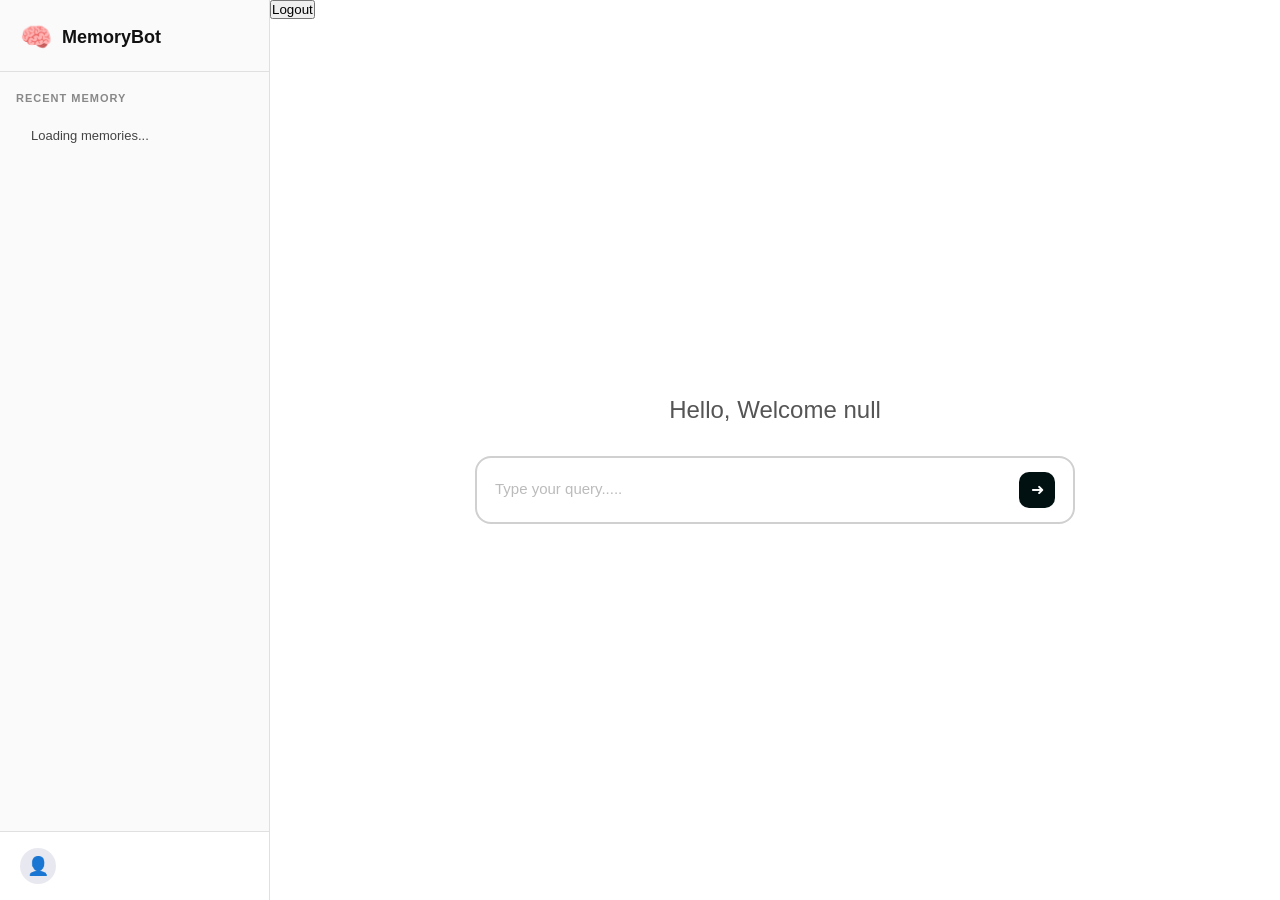
==== Frontend/chat.html @ 4a6351d2 "Added chatbot related files" ====
<!DOCTYPE html>
<html lang="en">
<head>
    <meta charset="UTF-8" />
    <meta name="viewport" content="width=device-width, initial-scale=1.0" />
    <title>MemoryBot – Chat</title>
    <link rel="stylesheet" href="style.css" />

    <!-- ← Add this line -->
    <link rel="icon" href="data:image/svg+xml,<svg xmlns='http://www.w3.org/2000/svg' viewBox='0 0 100 100'><text y='.9em' font-size='90'>🧠</text></svg>" />

    <script src="marked.min.js"></script>

    <link rel="icon" href="data:image/svg+xml,<svg xmlns='http://www.w3.org/2000/svg' viewBox='0 0 100 100'><text y='.9em' font-size='90'>🧠</text></svg>" />
</head>
<body class="chat-page">

    <div class="layout">

        <!-- ══════════════════════════════════════════ -->
        <!--                  SIDEBAR                   -->
        <!-- ══════════════════════════════════════════ -->
        <aside class="sidebar">

            <!-- Logo -->
            <div class="sidebar-logo">
                <span class="logo-icon">🧠</span>
                <span class="logo-text">MemoryBot</span>
            </div>

            <!-- Recent Memory -->
            <div class="sidebar-section">
                <p class="section-title">Recent Memory</p>
                <ul class="memory-list" id="memory-list">
                    <li class="memory-item loading">
                        Loading memories...
                    </li>
                </ul>
            </div>

            <!-- User info at bottom -->
            <div class="sidebar-user">
                <div class="user-avatar">👤</div>
                <span class="user-name" id="sidebar-username">
                    Username
                </span>
            </div>

        </aside>

        <!-- ══════════════════════════════════════════ -->
        <!--               MAIN CHAT AREA               -->
        <!-- ══════════════════════════════════════════ -->
        <main class="chat-main">

            <!-- Top bar -->
            <div class="topbar">
                <div></div>
                <button class="logout-btn" onclick="logout()">
                    Logout
                </button>
            </div>

            <!-- Messages area -->
            <div class="messages-area" id="messages-area">

                <!-- Welcome screen — centered before first message -->
                <div class="welcome-msg" id="welcome-msg">

                    <!-- Welcome text -->
                    <p id="welcome-text">Hello, Welcome @Username</p>

                    <!-- ✅ Centered input on welcome screen -->
                    <div class="welcome-input" id="welcome-input">
                        <textarea
                            id          = "user-input"
                            placeholder = "Type your query....."
                            rows        = "1"
                            onkeydown   = "handleKey(event)"
                        ></textarea>
                        <button
                            class   = "send-btn"
                            id      = "send-btn"
                            onclick = "sendMessage()"
                        >
                            ➜
                        </button>
                    </div>

                </div>

            </div>

            <!-- Typing indicator -->
            <div class="typing-indicator hidden" id="typing">
                <span></span>
                <span></span>
                <span></span>
                <p>MemoryBot is thinking...</p>
            </div>

            <!-- ✅ Bottom input — hidden initially -->
            <!-- Shown after first message is sent   -->
            <div class="input-area hidden" id="bottom-input-area">
                <div class="input-box">
                    <textarea
                        id          = "user-input-bottom"
                        placeholder = "Type your query....."
                        rows        = "1"
                        onkeydown   = "handleKeyBottom(event)"
                    ></textarea>
                    <button
                        class   = "send-btn"
                        onclick = "sendMessage()"
                    >
                        ➜
                    </button>
                </div>
            </div>
            <!-- Delete Confirmation Popup -->
            <div class="popup-overlay hidden" id="popup-overlay">
                <div class="popup-box">
                    <p>Are you sure you want to delete this memory?</p>
                    <div class="popup-actions">
                        <button class="popup-delete-btn" id="popup-delete-btn">Delete</button>
                        <button class="popup-cancel-btn" onclick="closePopup()">Cancel</button>
                    </div>
                </div>
            </div>
        </main>
    </div>

    <script>
        let currentUsername = null;
        window.onload = function () {
            const params = new URLSearchParams(window.location.search);
            currentUsername = params.get("username");

            console.log("RAW SESSION:", currentUsername);

            // update UI
            document.getElementById("sidebar-username").innerText = currentUsername;

            document.getElementById("welcome-text").innerText =
                `Hello, Welcome ${currentUsername}`;

            loadMemories(currentUsername);
        };


        function handleKey(event) {
            if (event.key === "Enter" && !event.shiftKey) {
                event.preventDefault();
                sendMessage();
            }
        }

        function handleKeyBottom(event) {
            if (event.key === "Enter" && !event.shiftKey) {
                event.preventDefault();
                sendMessage();
            }
        }

        async function sendMessage() {
            // Read from bottom input if it's visible, otherwise welcome input
            const bottomInputArea = document.getElementById("bottom-input-area");
            const isBottomVisible = !bottomInputArea.classList.contains("hidden");

            const activeInput = isBottomVisible
                ? document.getElementById("user-input-bottom")
                : document.getElementById("user-input");

            const userInput = activeInput.value.trim();
            if (!userInput) return;

            activeInput.value = ""; // clear the correct input

            const messagesArea = document.getElementById("messages-area");

            document.getElementById("welcome-msg").style.display = "none";
            messagesArea.classList.add("has-messages");
            document.getElementById("bottom-input-area").classList.remove("hidden");

            const chatBlock = document.createElement("div");
            chatBlock.className = "chat-block";

            const userMessage = document.createElement("div");
            userMessage.className = "question-box";
            userMessage.innerText = userInput;

            chatBlock.appendChild(userMessage);
            messagesArea.appendChild(chatBlock);

            try {
                document.getElementById("typing").classList.remove("hidden");

                const res = await fetch("http://127.0.0.1:8000/chat", {
                    method: "POST",
                    headers: { "Content-Type": "application/json" },
                    body: JSON.stringify({
                        username: currentUsername,
                        user_input: userInput
                    })
                });

                const data = await res.json();
                console.log("FULL RESPONSE:", JSON.stringify(data));

                document.getElementById("typing").classList.add("hidden");

                // Create answer wrapper
                const answerWrapper = document.createElement("div");
                answerWrapper.className = "answer-wrapper";

                // Bot answer
                const botMessage = document.createElement("div");
                botMessage.className = "answer-box";
                botMessage.innerHTML = marked.parse(data.response ?? data.message ?? data.answer ?? JSON.stringify(data));

                // Copy button
                const copyBtn = document.createElement("button");
                copyBtn.className = "copy-btn";
                copyBtn.innerHTML = `<svg xmlns="http://www.w3.org/2000/svg" width="15" height="15" viewBox="0 0 24 24" fill="none" stroke="currentColor" stroke-width="2" stroke-linecap="round" stroke-linejoin="round"><rect x="9" y="9" width="13" height="13" rx="2" ry="2"></rect><path d="M5 15H4a2 2 0 0 1-2-2V4a2 2 0 0 1 2-2h9a2 2 0 0 1 2 2v1"></path></svg>`;

                // JS tooltip
                const tooltip = document.createElement("div");
                tooltip.className = "copy-tooltip";
                tooltip.innerText = "Copy";

                copyBtn.appendChild(tooltip);

                copyBtn.onmouseenter = () => tooltip.classList.add("visible");
                copyBtn.onmouseleave = () => tooltip.classList.remove("visible");

                copyBtn.onclick = () => {
                    navigator.clipboard.writeText(data.response ?? data.message ?? data.answer ?? "")
                        .then(() => {
                            copyBtn.innerHTML = `<svg xmlns="http://www.w3.org/2000/svg" width="15" height="15" viewBox="0 0 24 24" fill="none" stroke="currentColor" stroke-width="2" stroke-linecap="round" stroke-linejoin="round"><polyline points="20 6 9 17 4 12"></polyline></svg>`;
                            tooltip.innerText = "Copied!";
                            copyBtn.classList.add("copied");
                            copyBtn.appendChild(tooltip);

                            setTimeout(() => {
                                copyBtn.innerHTML = `<svg xmlns="http://www.w3.org/2000/svg" width="15" height="15" viewBox="0 0 24 24" fill="none" stroke="currentColor" stroke-width="2" stroke-linecap="round" stroke-linejoin="round"><rect x="9" y="9" width="13" height="13" rx="2" ry="2"></rect><path d="M5 15H4a2 2 0 0 1-2-2V4a2 2 0 0 1 2-2h9a2 2 0 0 1 2 2v1"></path></svg>`;
                                tooltip.innerText = "Copy";
                                copyBtn.classList.remove("copied");
                                copyBtn.appendChild(tooltip);
                            }, 2000);
                        });
                };

                answerWrapper.appendChild(botMessage);
                answerWrapper.appendChild(copyBtn);
                chatBlock.appendChild(answerWrapper);

                messagesArea.scrollTop = messagesArea.scrollHeight;

            } catch (err) {
                document.getElementById("typing").classList.add("hidden");
                console.error("Error sending message", err);
            }
        }
    </script>

</body>
</html>
---- Frontend/style.css ----
/* ── Reset ─────────────────────────────────────────── */
* {
    margin     : 0;
    padding    : 0;
    box-sizing : border-box;
    font-family: "Segoe UI", sans-serif;
}

/* ════════════════════════════════════════════════════ */
/*                    LOGIN PAGE                        */
/* ════════════════════════════════════════════════════ */

body {
    width          : 100%;
    height         : 100vh;
    display        : flex;
    flex-direction : column;
    justify-content: center;
    align-items    : center;
    background     : linear-gradient(to right, #ece9e6, #ffffff);
}

/* ── Title ──────────────────────────────────────────── */
.title {
    font-size    : 34px;
    font-weight  : 700;
    color        : #222;
    margin-bottom: 60px;
    text-align   : center;
}

/* ── Login Card ─────────────────────────────────────── */
.login-container {
    width          : 360px;
    padding        : 35px 28px;
    border-radius  : 30px;
    background     : #ececec;
    box-shadow     :
        0 10px 25px rgba(0, 0, 0, 0.12),
        0 4px  10px rgba(0, 0, 0, 0.06);
    display        : flex;
    flex-direction : column;
    align-items    : center;
}

.form-title {
    font-size    : 24px;
    font-weight  : 600;
    color        : #222;
    margin-bottom: 28px;
}

/* ── Input Groups ───────────────────────────────────── */
.input-group {
    width        : 100%;
    margin-bottom: 22px;
}

.input-group label {
    display      : block;
    margin-bottom: 8px;
    font-size    : 16px;
    font-weight  : 600;
    color        : #333;
}

.input-group input {
    width        : 100%;
    height       : 50px;
    padding      : 0 15px;
    border       : 2px solid #d0d0d0;
    border-radius: 12px;
    outline      : none;
    font-size    : 15px;
    background   : #ffffff;
    color        : #222;
    transition   : 0.3s ease;
}

.input-group input:focus {
    border-color: #111111;
    box-shadow  : 0 0 8px rgba(79, 70, 229, 0.25);
}

.input-group input::placeholder {
    color: #888;
}

/* ── Login Button ───────────────────────────────────── */
.login-btn {
    display      : block;
    margin       : 24px auto 0;
    padding      : 11px 36px;
    background   : #888888;
    color        : #ffffff;
    border       : none;
    border-radius: 8px;
    font-size    : 15px;
    cursor       : pointer;
    transition   : background 0.2s;
}

.login-btn:hover {
    background: #666666;
}

.login-btn:disabled {
    background: #888888;
    cursor    : not-allowed;
    transform : none;
}

/* ── Error Message ──────────────────────────────────── */
.error {
    color      : #dc2626;
    font-size  : 13px;
    text-align : center;
    margin-top : 10px;
    display    : none;
    width      : 100%;
}

/* ════════════════════════════════════════════════════ */
/*                    CHAT PAGE                         */
/* ════════════════════════════════════════════════════ */

/* ── Override body for chat page ────────────────────── */
.chat-page {
    display        : block;
    padding        : 0;
    overflow       : hidden;
    background     : #ffffff;
    justify-content: unset;
    align-items    : unset;
    height         : 100vh;
}

/* ── Layout ─────────────────────────────────────────── */
.layout {
    display: flex;
    height : 100vh;
    width  : 100vw;
}

/* ════════════════════════════════════════════════════ */
/*                     SIDEBAR                          */
/* ════════════════════════════════════════════════════ */

.sidebar {
    width         : 270px;
    min-width     : 270px;
    background    : #fafafa;
    border-right  : 1.5px solid #e0e0e0;
    display       : flex;
    flex-direction: column;
    height        : 100vh;
    overflow      : hidden;
}

/* ── Logo ───────────────────────────────────────────── */
.sidebar-logo {
    display      : flex;
    align-items  : center;
    gap          : 10px;
    padding      : 22px 20px 18px;
    border-bottom: 1px solid #e0e0e0;
}

.logo-icon { font-size: 26px; }

.logo-text {
    font-size  : 18px;
    font-weight: 700;
    color      : #111;
}

/* ── Sidebar Section ────────────────────────────────── */
.sidebar-section {
    padding   : 20px 16px;
    flex      : 1;
    overflow-y: auto;
}

.section-title {
    font-size     : 11px;
    font-weight   : 700;
    color         : #888;
    margin-bottom : 12px;
    text-transform: uppercase;
    letter-spacing: 1px;
}

/* ── Memory List ────────────────────────────────────── */
/* ── Memory Item Layout ─────────────────────────────── */
.memory-item {
    position     : relative;
    display      : flex;
    align-items  : center;
    justify-content: space-between;
    padding      : 10px 12px;
    border-radius: 10px;
    font-size    : 13px;
    color        : #444;
    cursor       : pointer;
    transition   : background 0.15s;
    border-left  : 3px solid transparent;
    line-height  : 1.5;
    gap          : 8px;
}

.memory-item:hover {
    background : #f0f0f0;
    border-left: 3px solid #111111;
}

.memory-text-content {
    flex         : 1;
    overflow     : hidden;
    text-overflow: ellipsis;
    white-space  : nowrap;
    font-size    : 13px;
    color        : #444;
}

/* ── Three Dots Button ──────────────────────────────── */
.dots-btn {
    background   : none;
    border       : none;
    cursor       : pointer;
    font-size    : 12px;
    color        : #aaa;
    padding      : 2px 6px;
    border-radius: 6px;
    flex-shrink  : 0;
    transition   : background 0.15s, color 0.15s;
    letter-spacing: 1px;

    opacity: 0;
    visibility: hidden;
}

/* Show dots only when hovering that specific memory item */
.memory-item:hover .dots-btn {
    opacity   : 1;
    visibility: visible;
}

.dots-btn:hover {
    background: #e0e0e0;
    color     : #333;
}

/* ── Dropdown Menu ──────────────────────────────────── */
.dots-dropdown {
    position     : absolute;
    right        : 8px;
    top          : 36px;
    background   : #ffffff;
    border       : 1px solid #e0e0e0;
    border-radius: 10px;
    box-shadow   : 0 4px 12px rgba(0,0,0,0.1);
    z-index      : 100;
    min-width    : 110px;
    overflow     : hidden;
}

.dropdown-delete {
    width      : 100%;
    padding    : 10px 16px;
    background : none;
    border     : none;
    cursor     : pointer;
    font-size  : 13px;
    color      : #dc2626;
    text-align : left;
    transition : background 0.15s;
}

.dropdown-delete:hover {
    background: #fef2f2;
}

/* ── Delete Confirmation Popup ──────────────────────── */
.popup-overlay {
    position       : fixed;
    inset          : 0;
    background     : rgba(0, 0, 0, 0.4);
    display        : flex;
    align-items    : center;
    justify-content: center;
    z-index        : 999;
}

.popup-box {
    background   : #ffffff;
    border-radius: 16px;
    padding      : 32px 28px;
    width        : 340px;
    box-shadow   : 0 8px 30px rgba(0,0,0,0.15);
    display      : flex;
    flex-direction: column;
    gap          : 24px;
    text-align   : center;
}

.popup-box p {
    font-size  : 15px;
    color      : #222;
    font-weight: 500;
    line-height: 1.5;
}

.popup-actions {
    display        : flex;
    justify-content: center;
    gap            : 12px;
}

.popup-delete-btn {
    padding      : 10px 28px;
    background   : #dc2626;
    color        : #ffffff;
    border       : none;
    border-radius: 10px;
    font-size    : 14px;
    font-weight  : 600;
    cursor       : pointer;
    transition   : background 0.2s;
}

.popup-delete-btn:hover {
    background: #b91c1c;
}

.popup-cancel-btn {
    padding      : 10px 28px;
    background   : #f0f0f0;
    color        : #333;
    border       : none;
    border-radius: 10px;
    font-size    : 14px;
    font-weight  : 600;
    cursor       : pointer;
    transition   : background 0.2s;
}

.popup-cancel-btn:hover {
    background: #e0e0e0;
}

/* ── Sidebar User ───────────────────────────────────── */
.sidebar-user {
    display    : flex;
    align-items: center;
    gap        : 10px;
    padding    : 16px 20px;
    border-top : 1px solid #e0e0e0;
    background : #ffffff;
}

.user-avatar {
    width          : 36px;
    height         : 36px;
    border-radius  : 50%;
    background     : #e8e8f0;
    display        : flex;
    align-items    : center;
    justify-content: center;
    font-size      : 18px;
    flex-shrink    : 0;
}

.user-name {
    font-size  : 14px;
    font-weight: 600;
    color      : #222;
}

/* ════════════════════════════════════════════════════ */
/*                   MAIN CHAT AREA                     */
/* ════════════════════════════════════════════════════ */

.chat-main {
    flex          : 1;
    display       : flex;
    flex-direction: column;
    background    : #ffffff;
    overflow      : hidden;
}

/* ── Messages Area ──────────────────────────────────── */
.messages-area {
    flex          : 1;
    overflow-y    : auto;
    padding       : 32px 60px;
    display       : flex;
    flex-direction: column;
    gap           : 20px;
    justify-content: center;
    align-items   : center;
}

.messages-area.has-messages {
    justify-content: flex-start;
    align-items    : stretch;
}

/* ── Welcome Screen ─────────────────────────────────── */
.welcome-msg {
    display        : flex;
    flex-direction : column;
    align-items    : center;
    justify-content: center;
    gap            : 32px;
    width          : 100%;
}

.welcome-msg p {
    font-size  : 24px;
    font-weight: 400;
    color      : #555;
    text-align : center;
}

/* ── Centered Input (welcome screen) ────────────────── */
.welcome-input {
    display      : flex;
    align-items  : center;
    border       : 2px solid #d0d0d0;
    border-radius: 16px;
    padding      : 14px 18px;
    gap          : 12px;
    width        : 600px;
    background   : #ffffff;
    transition   : border-color 0.2s, box-shadow 0.2s;
}

.welcome-input:focus-within {
    border-color: #111111;
    box-shadow  : 0 0 0 3px rgba(79, 70, 229, 0.1);
}

.welcome-input textarea {
    flex       : 1;
    border     : none;
    outline    : none;
    font-size  : 15px;
    color      : #222;
    background : transparent;
    resize     : none;
    max-height : 120px;
    line-height: 1.5;
}

.welcome-input textarea::placeholder {
    color: #bbbbbb;
}

.welcome-input .send-btn {
    width          : 36px;
    height         : 36px;
    background     : #011111;
    border         : none;
    border-radius  : 10px;
    font-size      : 16px;
    cursor         : pointer;
    color          : #ffffff;
    display        : flex;
    align-items    : center;
    justify-content: center;
    flex-shrink    : 0;
    transform      : rotate(0deg);
    transition     : background 0.2s;
}

.welcome-input .send-btn:hover {
    background: #070707;
}

/* ════════════════════════════════════════════════════ */
/*                CHAT CONVERSATION UI                 */
/* ════════════════════════════════════════════════════ */

.chat-block {
    display: flex;
    flex-direction: column;
    gap: 20px;
    width: 100%;
}

.question-box {
    align-self   : flex-end;
    width        : fit-content;
    max-width    : 65%;

    border       : 2px solid #111;
    border-radius: 15px;
    padding      : 14px 20px;

    font-size    : 16px;
    color        : #222;
    background   : #fff;
    word-wrap    : break-word;
}

.answer-box {
    align-self   : flex-start;
    width        : fit-content;
    max-width    : 72%;

    border       : 2px solid #0b2d3f;
    border-radius: 20px;
    padding      : 20px 24px;

    background   : #ffffff;
    font-size    : 15px;
    color        : #222;
    line-height  : 1.7;

    white-space  : normal;
    word-wrap    : break-word;
}

.answer-box table {
    border-collapse: collapse;
    width          : 100%;
    margin         : 12px 0;
    font-size      : 14px;
}

.answer-box th,
.answer-box td {
    border  : 1px solid #d0d0d0;
    padding : 8px 12px;
    text-align: left;
}

.answer-box th {
    background : #f5f5f5;
    font-weight: 600;
}

.answer-box tr:nth-child(even) {
    background: #fafafa;
}

.answer-box p  { margin-bottom: 10px; }
.answer-box h1,
.answer-box h2,
.answer-box h3 { margin: 14px 0 8px; font-weight: 600; }
.answer-box ul,
.answer-box ol { padding-left: 20px; margin-bottom: 10px; }
.answer-box li { margin-bottom: 4px; }
.answer-box strong { font-weight: 600; }
.answer-box code {
    background   : #f0f0f0;
    padding      : 2px 6px;
    border-radius: 4px;
    font-family  : monospace;
    font-size    : 13px;
}

/* ── Answer Wrapper ─────────────────────────────────── */

/* ── Answer Wrapper ─────────────────────────────────── */
.answer-wrapper {
    display       : flex;
    flex-direction: column;
    align-items   : flex-start;
    gap           : 6px;
    max-width     : 72%;
}

/* ── Copy Button ────────────────────────────────────── */
.copy-btn {
    display        : flex;
    align-items    : center;
    justify-content: center;
    width          : 30px;
    height         : 30px;
    padding        : 0;
    background     : transparent;
    border         : 1px solid transparent;
    border-radius  : 8px;
    color          : #aaa;
    cursor         : pointer;
    transition     : all 0.2s;
    margin-left    : 4px;
    position       : relative;
}

.copy-btn:hover {
    background  : #f5f5f5;
    border-color: #e0e0e0;
    color       : #333;
}

.copy-btn.copied {
    color       : #16a34a;
    background  : #f0fdf4;
    border-color: #86efac;
}

/* ── JS Tooltip ─────────────────────────────────────── */
.copy-tooltip {
    position      : absolute;
    bottom        : 130%;
    left          : 50%;
    transform     : translateX(-50%);
    background    : #111;
    color         : #fff;
    padding       : 4px 8px;
    border-radius : 6px;
    font-size     : 11px;
    white-space   : nowrap;
    opacity       : 0;
    pointer-events: none;
    transition    : opacity 0.2s;
    z-index       : 9999;
}

.copy-tooltip.visible {
    opacity: 1;
}

/* ── Typing Indicator ───────────────────────────────── */
.typing-indicator {
    display    : flex;
    align-items: center;
    gap        : 6px;
    padding    : 0 60px 12px;
    flex-shrink: 0;
}

.typing-indicator span {
    width        : 7px;
    height       : 7px;
    background   : #aaaaaa;
    border-radius: 50%;
    animation    : bounce 1s infinite;
}

.typing-indicator span:nth-child(2) { animation-delay: 0.2s; }
.typing-indicator span:nth-child(3) { animation-delay: 0.4s; }

.typing-indicator p {
    font-size: 12px;
    color    : #aaaaaa;
    margin   : 0;
}

@keyframes bounce {
    0%, 100% { transform: translateY(0); }
    50%       { transform: translateY(-5px); }
}

/* ── Bottom Input Area ──────────────────────────────── */
.input-area {
    padding   : 16px 60px 28px;
    background: #ffffff;
    flex-shrink: 0;
}

.input-box {
    display      : flex;
    align-items  : center;
    border       : 2px solid #d0d0d0;
    border-radius: 16px;
    padding      : 14px 18px;
    gap          : 12px;
    max-width    : 820px;
    margin       : 0 auto;
    background   : #ffffff;
    transition   : border-color 0.2s, box-shadow 0.2s;
}

.input-box:focus-within {
    border-color: #111111;
    box-shadow  : 0 0 0 3px rgba(79, 70, 229, 0.1);
}

.input-box textarea {
    flex       : 1;
    border     : none;
    outline    : none;
    font-size  : 15px;
    color      : #222;
    background : transparent;
    resize     : none;
    max-height : 120px;
    line-height: 1.5;
}

.input-box textarea::placeholder {
    color: #bbbbbb;
}

/* ── Send Button ────────────────────────────────────── */
.send-btn {
    width          : 36px;
    height         : 36px;
    background     : #011111;
    border         : none;
    border-radius  : 10px;
    font-size      : 16px;
    cursor         : pointer;
    color          : #ffffff;
    display        : flex;
    align-items    : center;
    justify-content: center;
    flex-shrink    : 0;
    transform      : rotate(0deg);
    transition     : background 0.2s;
}

.send-btn:hover    { background: #111111; }
.send-btn:disabled {
    background: #a5b4fc;
    cursor    : not-allowed;
}

/* ── Utility ────────────────────────────────────────── */
.hidden {
    display: none !important;
}
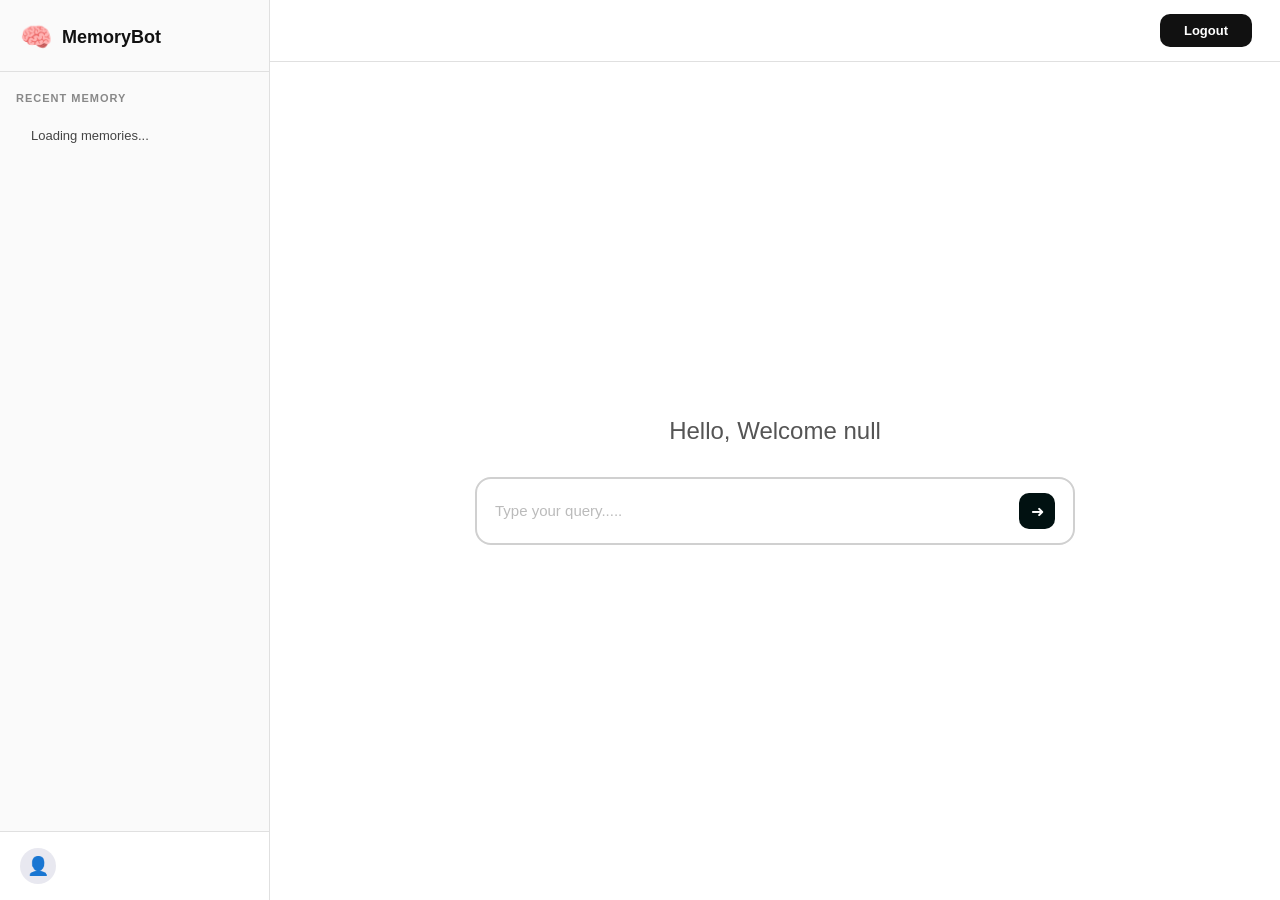
==== commit 1fb2910b: "Added logout related files" ====
--- a/Frontend/chat.html
+++ b/Frontend/chat.html
@@ -162,6 +162,109 @@
             }
         }
 
+        let memoryToDelete = null;
+
+        async function loadMemories(username) {
+            try {
+                const res = await fetch(`http://127.0.0.1:8000/memories?username=${username}`);
+                const data = await res.json();
+
+                const list = document.getElementById("memory-list");
+                list.innerHTML = "";
+
+                if (!res.ok || !data.memories || data.memories.length === 0) {
+                    list.innerHTML = "<li class='memory-item'>No memories found</li>";
+                    return;
+                }
+
+                if (res.ok || data.memories) {
+                    document.getElementById("welcome-text").innerText = 
+                    `Hello, Welcome Back ${username}`
+                }
+
+                (data.memories || []).forEach((mem, index) => {
+                    const li = document.createElement("li");
+                    li.className = "memory-item";
+
+                    // Memory text
+                    const span = document.createElement("span");
+                    span.className = "memory-text-content";
+                    span.innerText = mem;
+
+                    // Three dots button
+                    const dotsBtn = document.createElement("button");
+                    dotsBtn.className = "dots-btn";
+                    dotsBtn.innerText = "•••";
+                    dotsBtn.onclick = (e) => toggleDropdown(e, index);
+
+                    // Dropdown menu
+                    const dropdown = document.createElement("div");
+                    dropdown.className = "dots-dropdown hidden";
+                    dropdown.id = `dropdown-${index}`;
+
+                    const deleteOption = document.createElement("button");
+                    deleteOption.className = "dropdown-delete";
+                    deleteOption.innerText = "🗑 Delete";
+                    deleteOption.onclick = () => showPopup(mem, index);
+
+                    dropdown.appendChild(deleteOption);
+                    li.appendChild(span);
+                    li.appendChild(dotsBtn);
+                    li.appendChild(dropdown);
+                    list.appendChild(li);
+                });
+
+            } catch (err) {
+                console.error("Error loading memories:", err);
+            }
+        }
+
+        function toggleDropdown(e, index) {
+            e.stopPropagation();
+            // Close all other dropdowns first
+            document.querySelectorAll(".dots-dropdown").forEach(d => d.classList.add("hidden"));
+            const dropdown = document.getElementById(`dropdown-${index}`);
+            dropdown.classList.toggle("hidden");
+        }
+
+        // Close dropdown when clicking anywhere else
+        document.addEventListener("click", () => {
+            document.querySelectorAll(".dots-dropdown").forEach(d => d.classList.add("hidden"));
+        });
+
+        function showPopup(mem, index) {
+            memoryToDelete = { mem, index };
+            document.getElementById("popup-overlay").classList.remove("hidden");
+            document.getElementById("popup-delete-btn").onclick = () => confirmDelete();
+        }
+
+        function closePopup() {
+            document.getElementById("popup-overlay").classList.add("hidden");
+            memoryToDelete = null;
+        }
+
+        async function confirmDelete() {
+            if (!memoryToDelete) return;
+
+            try {
+                const res = await fetch(`http://127.0.0.1:8000/delete_memory`, {
+                    method : "DELETE",
+                    headers: { "Content-Type": "application/json" },
+                    body   : JSON.stringify({
+                        username: currentUsername,
+                        memory  : memoryToDelete.mem
+                    })
+                });
+
+                if (res.ok) {
+                    closePopup();
+                    loadMemories(currentUsername); // refresh sidebar
+                }
+            } catch (err) {
+                console.error("Error deleting memory:", err);
+            }
+        }
+
         async function sendMessage() {
             // Read from bottom input if it's visible, otherwise welcome input
             const bottomInputArea = document.getElementById("bottom-input-area");
@@ -261,6 +364,31 @@
                 console.error("Error sending message", err);
             }
         }
+
+        async function logout() {
+        try {
+            const res = await fetch("http://127.0.0.1:8000/logout", {
+                method: "POST",
+                headers: {
+                    "Content-Type": "application/json"
+                },
+                body: JSON.stringify({
+                    username: currentUsername
+                })
+            });
+            const data = await res.json();
+
+            document.getElementById("welcome-text").innerText =
+            `Goodbye, ${currentUsername}`;
+            if (res.ok && data.status === "success") {
+                window.location.href = "index.html";
+            }
+        } catch (err) {
+            console.error("Error logging out", err);
+        }
+
+        
+    }
     </script>
 
 </body>
--- a/Frontend/style.css
+++ b/Frontend/style.css
@@ -561,8 +561,6 @@
 }
 
 /* ── Answer Wrapper ─────────────────────────────────── */
-
-/* ── Answer Wrapper ─────────────────────────────────── */
 .answer-wrapper {
     display       : flex;
     flex-direction: column;
@@ -719,6 +717,34 @@
     cursor    : not-allowed;
 }
 
+/* ── Topbar ─────────────────────────────────────────── */
+.topbar {
+    display        : flex;
+    align-items    : center;
+    justify-content: space-between;
+    padding        : 14px 28px;
+    border-bottom  : 1px solid #e0e0e0;
+    background     : #ffffff;
+    flex-shrink    : 0;
+}
+
+.logout-btn {
+    padding      : 9px 24px;
+    background   : #111111;
+    color        : #ffffff;
+    border       : none;
+    border-radius: 10px;
+    font-size    : 13px;
+    font-weight  : 600;
+    cursor       : pointer;
+    transition   : background 0.2s, transform 0.1s;
+}
+
+.logout-btn:hover {
+    background: #333333;
+    transform : translateY(-1px);
+}
+
 /* ── Utility ────────────────────────────────────────── */
 .hidden {
     display: none !important;
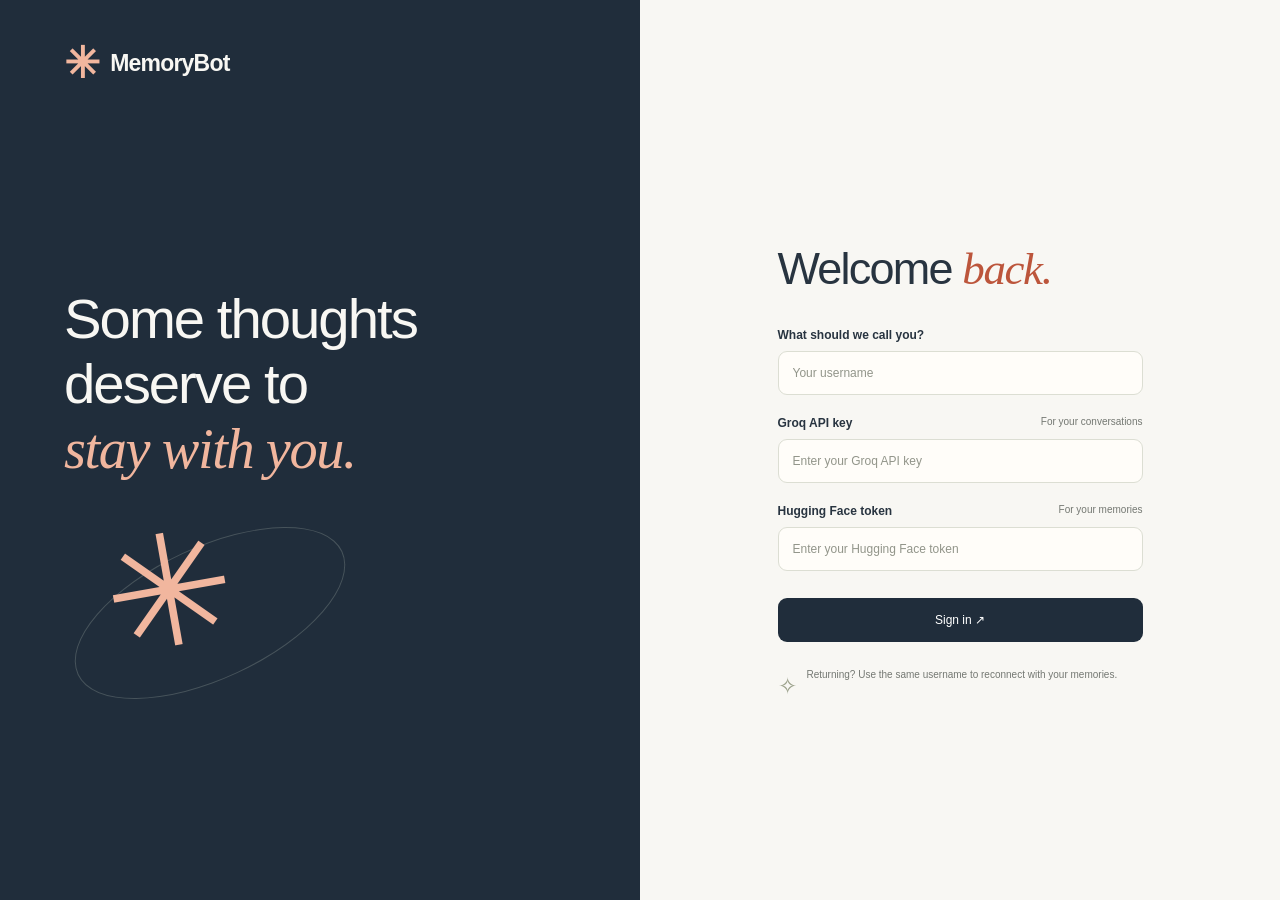
==== commit 31319741: "feat: enhance MemoryBot UI, memory storage, retrieval, and evaluation" ====
--- a/Frontend/chat.html
+++ b/Frontend/chat.html
@@ -3,160 +3,91 @@
 <head>
     <meta charset="UTF-8" />
     <meta name="viewport" content="width=device-width, initial-scale=1.0" />
-    <title>MemoryBot – Chat</title>
+    <meta name="theme-color" content="#202d3b" />
+    <title>MemoryBot — A little space for your mind</title>
     <link rel="stylesheet" href="style.css" />
-
-    <!-- ← Add this line -->
-    <link rel="icon" href="data:image/svg+xml,<svg xmlns='http://www.w3.org/2000/svg' viewBox='0 0 100 100'><text y='.9em' font-size='90'>🧠</text></svg>" />
-
+    <link rel="icon" href="data:image/svg+xml,%3Csvg xmlns='http://www.w3.org/2000/svg' viewBox='0 0 100 100'%3E%3Crect width='100' height='100' rx='28' fill='%23de775b'/%3E%3Ctext x='18' y='77' font-size='80' fill='white'%3E✳%3C/text%3E%3C/svg%3E" />
     <script src="marked.min.js"></script>
-
-    <link rel="icon" href="data:image/svg+xml,<svg xmlns='http://www.w3.org/2000/svg' viewBox='0 0 100 100'><text y='.9em' font-size='90'>🧠</text></svg>" />
+    <script src="markdown.js"></script>
 </head>
 <body class="chat-page">
-
     <div class="layout">
-
-        <!-- ══════════════════════════════════════════ -->
-        <!--                  SIDEBAR                   -->
-        <!-- ══════════════════════════════════════════ -->
-        <aside class="sidebar">
-
-            <!-- Logo -->
-            <div class="sidebar-logo">
-                <span class="logo-icon">🧠</span>
-                <span class="logo-text">MemoryBot</span>
+        <aside class="sidebar" id="sidebar" aria-label="Your memories">
+            <a class="sidebar-logo" href="chat.html" aria-label="MemoryBot home"><span class="logo-icon" aria-hidden="true">✳</span><span>MemoryBot</span></a>
+            <div class="sidebar-section">
+                <div class="section-heading"><h2 class="section-title">Memory collection</h2><span id="memory-count" class="count">0</span></div>
+                <label class="memory-search"><span aria-hidden="true">⌕</span><input type="search" id="memory-search" placeholder="Find a memory…" aria-label="Search memories" oninput="filterMemories()" /></label>
+                <ul class="memory-list" id="memory-list"><li class="memory-item loading">Gathering your memories…</li></ul>
+                <p id="search-empty" class="hidden muted">No matching memories.</p>
             </div>
-
-            <!-- Recent Memory -->
-            <div class="sidebar-section">
-                <p class="section-title">Recent Memory</p>
-                <ul class="memory-list" id="memory-list">
-                    <li class="memory-item loading">
-                        Loading memories...
-                    </li>
-                </ul>
+            <div class="sidebar-user"><div class="user-avatar" id="user-avatar">Y</div><div><span class="user-name" id="sidebar-username">Your space</span><small>Personal workspace</small></div><span class="user-dot" aria-hidden="true"></span></div>
+        </aside>
+        <button class="sidebar-backdrop hidden" id="sidebar-backdrop" onclick="toggleSidebar()" aria-label="Close memories"></button>
+        <main class="chat-main">
+            <header class="topbar"><div class="topbar-title"><button class="menu-btn" id="menu-btn" onclick="toggleSidebar()" aria-label="Toggle memories" aria-expanded="false" aria-controls="sidebar">☰</button><span class="topbar-symbol" aria-hidden="true">✦</span><div>Your thinking space</div></div><button class="logout-btn" onclick="logout()">Sign out <span aria-hidden="true">↗</span></button></header>
+            <div class="messages-area" id="messages-area" role="region" aria-label="Conversation">
+                <section class="welcome-msg" id="welcome-msg">
+                    <div class="memory-art" aria-hidden="true"><div class="orbit orbit-one"></div><div class="orbit orbit-two"></div><span class="orbit-dot dot-one"></span><span class="orbit-dot dot-two"></span><span class="art-spark">✧</span><div class="memory-core">✳</div></div>
+                    <p class="eyebrow" id="welcome-text">WELCOME TO YOUR SPACE</p>
+                    <h1>What’s on your <em>mind?</em></h1>
+                    <div class="welcome-input" id="welcome-input"><textarea id="user-input" placeholder="What's on your mind?" aria-label="Your message" rows="2" onkeydown="handleKey(event)"></textarea><div class="composer-footer"><button class="send-btn" id="send-btn" onclick="sendMessage()" aria-label="Send message">↑</button></div></div>
+                    <div class="prompt-grid" aria-label="Conversation starters"><button class="prompt-card" onclick="usePrompt('What do you remember about me?')"><span class="prompt-icon peach" aria-hidden="true">↺</span><strong>Pick up a thread</strong><span>Revisit what makes you, you.</span><b aria-hidden="true">↗</b></button><button class="prompt-card" onclick="usePrompt('Help me brainstorm an idea. Ask me what I am working on.')"><span class="prompt-icon sage" aria-hidden="true">✳</span><strong>Find a fresh angle</strong><span>Give your next idea some space.</span><b aria-hidden="true">↗</b></button><button class="prompt-card" onclick="usePrompt('Help me reflect on my day. Start by asking me how it went.')"><span class="prompt-icon lilac" aria-hidden="true">☼</span><strong>A moment to reflect</strong><span>Unpack the day, one thought at a time.</span><b aria-hidden="true">↗</b></button></div>
+                </section>
             </div>
-
-            <!-- User info at bottom -->
-            <div class="sidebar-user">
-                <div class="user-avatar">👤</div>
-                <span class="user-name" id="sidebar-username">
-                    Username
-                </span>
-            </div>
-
-        </aside>
-
-        <!-- ══════════════════════════════════════════ -->
-        <!--               MAIN CHAT AREA               -->
-        <!-- ══════════════════════════════════════════ -->
-        <main class="chat-main">
-
-            <!-- Top bar -->
-            <div class="topbar">
-                <div></div>
-                <button class="logout-btn" onclick="logout()">
-                    Logout
-                </button>
-            </div>
-
-            <!-- Messages area -->
-            <div class="messages-area" id="messages-area">
-
-                <!-- Welcome screen — centered before first message -->
-                <div class="welcome-msg" id="welcome-msg">
-
-                    <!-- Welcome text -->
-                    <p id="welcome-text">Hello, Welcome @Username</p>
-
-                    <!-- ✅ Centered input on welcome screen -->
-                    <div class="welcome-input" id="welcome-input">
-                        <textarea
-                            id          = "user-input"
-                            placeholder = "Type your query....."
-                            rows        = "1"
-                            onkeydown   = "handleKey(event)"
-                        ></textarea>
-                        <button
-                            class   = "send-btn"
-                            id      = "send-btn"
-                            onclick = "sendMessage()"
-                        >
-                            ➜
-                        </button>
-                    </div>
-
-                </div>
-
-            </div>
-
-            <!-- Typing indicator -->
-            <div class="typing-indicator hidden" id="typing">
-                <span></span>
-                <span></span>
-                <span></span>
-                <p>MemoryBot is thinking...</p>
-            </div>
-
-            <!-- ✅ Bottom input — hidden initially -->
-            <!-- Shown after first message is sent   -->
-            <div class="input-area hidden" id="bottom-input-area">
-                <div class="input-box">
-                    <textarea
-                        id          = "user-input-bottom"
-                        placeholder = "Type your query....."
-                        rows        = "1"
-                        onkeydown   = "handleKeyBottom(event)"
-                    ></textarea>
-                    <button
-                        class   = "send-btn"
-                        onclick = "sendMessage()"
-                    >
-                        ➜
-                    </button>
-                </div>
-            </div>
-            <!-- Delete Confirmation Popup -->
-            <div class="popup-overlay hidden" id="popup-overlay">
-                <div class="popup-box">
-                    <p>Are you sure you want to delete this memory?</p>
-                    <div class="popup-actions">
-                        <button class="popup-delete-btn" id="popup-delete-btn">Delete</button>
-                        <button class="popup-cancel-btn" onclick="closePopup()">Cancel</button>
-                    </div>
-                </div>
-            </div>
+            <div class="typing-indicator hidden" id="typing" role="status"><span></span><span></span><span></span><p>Connecting the dots…</p></div>
+            <div class="input-area hidden" id="bottom-input-area"><div class="input-box"><textarea id="user-input-bottom" placeholder="Keep the thought going…" aria-label="Your message" rows="1" onkeydown="handleKeyBottom(event)"></textarea><button class="send-btn" onclick="sendMessage()" aria-label="Send message">↑</button></div><p class="input-hint">Enter to send <span>·</span> Shift + Enter for a new line</p></div>
+            <p class="app-status hidden" id="app-status" role="status"></p>
+            <div class="popup-overlay hidden" id="popup-overlay"><div class="popup-box" role="dialog" aria-modal="true" aria-labelledby="delete-title"><span class="dialog-icon" aria-hidden="true">↺</span><h2 id="delete-title">Let this memory go?</h2><p>This removes it from your memory collection. This action cannot be undone.</p><div class="popup-actions"><button class="popup-cancel-btn" id="popup-cancel-btn" onclick="closePopup()">Keep memory</button><button class="popup-delete-btn" id="popup-delete-btn">Delete memory</button></div></div></div>
         </main>
     </div>
-
+    <dialog id="memory-detail" class="memory-detail" aria-labelledby="memory-detail-title">
+        <header class="memory-detail-header">
+            <div><h2 id="memory-detail-title"></h2><p id="memory-detail-date"></p></div>
+            <button type="button" class="logout-btn" onclick="document.getElementById('memory-detail').close()" autofocus aria-label="Close memory details">Close ×</button>
+        </header>
+        <section><h3>Summary</h3><div id="memory-detail-summary" class="answer-box memory-summary"></div></section>
+        <section><h3 id="memory-conversation-heading">Conversation</h3><div id="memory-detail-conversation"></div></section>
+    </dialog>
     <script>
         let currentUsername = null;
+        let isSending = false;
+        let popupTrigger = null;
+        let memoryRequestPending = false;
+        let lastMemorySnapshot = null;
+        const MEMORY_REFRESH_MS = 30000;
+
+        function refreshVisibleMemories() {
+            if (currentUsername && !document.hidden) loadMemories(currentUsername);
+        }
+        document.addEventListener("visibilitychange", refreshVisibleMemories);
+        window.addEventListener("focus", refreshVisibleMemories);
         window.onload = function () {
             const params = new URLSearchParams(window.location.search);
-            currentUsername = params.get("username");
-
-            console.log("RAW SESSION:", currentUsername);
+            currentUsername = params.get("username") || sessionStorage.getItem("username");
+            if (!currentUsername) { window.location.replace("index.html"); return; }
+            document.getElementById("user-avatar").textContent = currentUsername.charAt(0).toUpperCase();
+
 
             // update UI
             document.getElementById("sidebar-username").innerText = currentUsername;
 
             document.getElementById("welcome-text").innerText =
-                `Hello, Welcome ${currentUsername}`;
+                `YOUR SPACE, ${currentUsername}`;
 
             loadMemories(currentUsername);
+            setInterval(refreshVisibleMemories, MEMORY_REFRESH_MS);
         };
 
 
         function handleKey(event) {
-            if (event.key === "Enter" && !event.shiftKey) {
+            if (event.key === "Enter" && !event.shiftKey && !event.isComposing) {
                 event.preventDefault();
                 sendMessage();
             }
         }
 
         function handleKeyBottom(event) {
-            if (event.key === "Enter" && !event.shiftKey) {
+            if (event.key === "Enter" && !event.shiftKey && !event.isComposing) {
                 event.preventDefault();
                 sendMessage();
             }
@@ -165,36 +96,60 @@
         let memoryToDelete = null;
 
         async function loadMemories(username) {
+            if (!username || memoryRequestPending) return;
+            memoryRequestPending = true;
+            const controller = new AbortController();
+            const timeout = setTimeout(() => controller.abort(), 10000);
             try {
-                const res = await fetch(`http://127.0.0.1:8000/memories?username=${username}`);
+                const res = await fetch(`http://127.0.0.1:8000/memories?username=${encodeURIComponent(username)}`, {
+                    cache: "no-store",
+                    signal: controller.signal
+                });
                 const data = await res.json();
+                if (!res.ok) throw new Error(data.message || "Unable to load memories");
+                if (!Array.isArray(data.memories)) throw new Error("Invalid memories response");
+                const snapshot = JSON.stringify(data.memories);
+                // Preserve open menus and scroll position when nothing has changed.
+                if (snapshot === lastMemorySnapshot) return;
+                lastMemorySnapshot = snapshot;
+                document.getElementById("memory-count").textContent = data.memories.length;
 
                 const list = document.getElementById("memory-list");
                 list.innerHTML = "";
 
                 if (!res.ok || !data.memories || data.memories.length === 0) {
-                    list.innerHTML = "<li class='memory-item'>No memories found</li>";
+                    list.innerHTML = "<li class='memory-item'>A fresh page.<br>Your memories will find a home here as we talk.</li>";
+                    filterMemories();
                     return;
                 }
 
                 if (res.ok || data.memories) {
                     document.getElementById("welcome-text").innerText = 
-                    `Hello, Welcome Back ${username}`
+                    `WELCOME BACK, ${username}`
                 }
 
-                (data.memories || []).forEach((mem, index) => {
+                (data.memories || []).forEach((entry, index) => {
+                    // Accept old API responses during a rolling backend restart.
+                    const mem = typeof entry === "string"
+                        ? {summary: entry, title: entry.trim().split(/\s+/).slice(0, 6).join(" "), conversations: []}
+                        : entry;
                     const li = document.createElement("li");
                     li.className = "memory-item";
 
                     // Memory text
-                    const span = document.createElement("span");
-                    span.className = "memory-text-content";
-                    span.innerText = mem;
+                    const span = document.createElement("button");
+                    span.type = "button";
+                    span.className = "memory-text-content memory-open";
+                    span.textContent = mem.title || "Saved conversation";
+                    span.title = span.textContent;
+                    span.onclick = () => openMemory(mem);
+                    li.dataset.memory = `${mem.title || ""} ${mem.summary || ""}`;
 
                     // Three dots button
                     const dotsBtn = document.createElement("button");
                     dotsBtn.className = "dots-btn";
                     dotsBtn.innerText = "•••";
+                    dotsBtn.setAttribute("aria-label", "Memory options");
                     dotsBtn.onclick = (e) => toggleDropdown(e, index);
 
                     // Dropdown menu
@@ -204,7 +159,7 @@
 
                     const deleteOption = document.createElement("button");
                     deleteOption.className = "dropdown-delete";
-                    deleteOption.innerText = "🗑 Delete";
+                    deleteOption.innerText = "Delete memory";
                     deleteOption.onclick = () => showPopup(mem, index);
 
                     dropdown.appendChild(deleteOption);
@@ -213,18 +168,72 @@
                     li.appendChild(dropdown);
                     list.appendChild(li);
                 });
+                filterMemories();
 
             } catch (err) {
-                console.error("Error loading memories:", err);
-            }
+                // Keep the last successful list during temporary connection failures.
+                if (lastMemorySnapshot === null) {
+                    document.getElementById("memory-list").innerHTML = "<li class='memory-item'>Memories couldn’t load. <button class='retry-btn' onclick='loadMemories(currentUsername)'>Try again</button></li>";
+                }
+            } finally {
+                clearTimeout(timeout);
+                memoryRequestPending = false;
+            }
+        }
+
+        function openMemory(memory) {
+            const dialog = document.getElementById("memory-detail");
+            document.getElementById("memory-detail-title").textContent = memory.title || "Saved conversation";
+            document.getElementById("memory-detail-date").textContent = memory.created_at || "";
+            document.getElementById("memory-detail-summary").innerHTML = renderMarkdown(memory.summary || "No summary available.");
+            const conversation = document.getElementById("memory-detail-conversation");
+            conversation.replaceChildren();
+            const turns = Array.isArray(memory.conversations) ? memory.conversations : [];
+            document.getElementById("memory-conversation-heading").textContent = turns.length
+                ? `Conversation · ${turns.length} exchange${turns.length === 1 ? "" : "s"}` : "Conversation";
+            if (!turns.length) {
+                const note = document.createElement("p");
+                note.className = "memory-history-note";
+                note.textContent = "The original conversation was not saved with this older memory. Only its summary is available.";
+                conversation.appendChild(note);
+            }
+            turns.forEach((turn, index) => {
+                const exchange = document.createElement("article");
+                exchange.className = "memory-exchange";
+                const heading = document.createElement("h4");
+                heading.textContent = `Exchange ${index + 1}`;
+                exchange.appendChild(heading);
+                const question = document.createElement("div");
+                question.className = "question-box memory-question";
+                question.setAttribute("aria-label", "You");
+                const userLabel = document.createElement("strong");
+                userLabel.className = "memory-role";
+                userLabel.textContent = "You";
+                const userText = document.createElement("div");
+                userText.textContent = turn.user || "";
+                question.append(userLabel, userText);
+
+                const answer = document.createElement("div");
+                answer.className = "answer-wrapper";
+                answer.setAttribute("aria-label", "MemoryBot");
+                const message = document.createElement("div");
+                message.className = "answer-box";
+                message.innerHTML = renderMarkdown(turn.assistant || "");
+                answer.appendChild(message);
+                exchange.append(question, answer);
+                conversation.appendChild(exchange);
+            });
+            if (!dialog.open) dialog.showModal();
+            dialog.scrollTop = 0;
         }
 
         function toggleDropdown(e, index) {
             e.stopPropagation();
+            const wasOpen = !document.getElementById(`dropdown-${index}`).classList.contains("hidden");
             // Close all other dropdowns first
             document.querySelectorAll(".dots-dropdown").forEach(d => d.classList.add("hidden"));
             const dropdown = document.getElementById(`dropdown-${index}`);
-            dropdown.classList.toggle("hidden");
+            dropdown.classList.toggle("hidden", wasOpen);
         }
 
         // Close dropdown when clicking anywhere else
@@ -234,13 +243,16 @@
 
         function showPopup(mem, index) {
             memoryToDelete = { mem, index };
+            popupTrigger = document.querySelectorAll(".dots-btn")[index] || document.activeElement;
             document.getElementById("popup-overlay").classList.remove("hidden");
             document.getElementById("popup-delete-btn").onclick = () => confirmDelete();
+            document.getElementById("popup-cancel-btn").focus();
         }
 
         function closePopup() {
             document.getElementById("popup-overlay").classList.add("hidden");
             memoryToDelete = null;
+            if (popupTrigger) popupTrigger.focus();
         }
 
         async function confirmDelete() {
@@ -252,16 +264,17 @@
                     headers: { "Content-Type": "application/json" },
                     body   : JSON.stringify({
                         username: currentUsername,
-                        memory  : memoryToDelete.mem
+                        memory_id: memoryToDelete.mem.id || null,
+                        memory: memoryToDelete.mem.summary
                     })
                 });
 
                 if (res.ok) {
                     closePopup();
                     loadMemories(currentUsername); // refresh sidebar
-                }
+                } else { showStatus("Couldn’t delete this memory. Please try again."); }
             } catch (err) {
-                console.error("Error deleting memory:", err);
+                showStatus("Couldn’t delete this memory. Check your connection and try again.");
             }
         }
 
@@ -275,9 +288,12 @@
                 : document.getElementById("user-input");
 
             const userInput = activeInput.value.trim();
-            if (!userInput) return;
+            if (!userInput || isSending) return;
+            isSending = true;
+            document.querySelectorAll(".send-btn").forEach(button => button.disabled = true);
 
             activeInput.value = ""; // clear the correct input
+            activeInput.style.height = "auto";
 
             const messagesArea = document.getElementById("messages-area");
 
@@ -294,6 +310,8 @@
 
             chatBlock.appendChild(userMessage);
             messagesArea.appendChild(chatBlock);
+            messagesArea.scrollTop = messagesArea.scrollHeight;
+            document.getElementById("user-input-bottom").focus();
 
             try {
                 document.getElementById("typing").classList.remove("hidden");
@@ -308,7 +326,7 @@
                 });
 
                 const data = await res.json();
-                console.log("FULL RESPONSE:", JSON.stringify(data));
+                if (!res.ok) throw new Error(data.detail || data.message || "Unable to send message");
 
                 document.getElementById("typing").classList.add("hidden");
 
@@ -319,11 +337,12 @@
                 // Bot answer
                 const botMessage = document.createElement("div");
                 botMessage.className = "answer-box";
-                botMessage.innerHTML = marked.parse(data.response ?? data.message ?? data.answer ?? JSON.stringify(data));
+                botMessage.innerHTML = renderMarkdown(data.response ?? data.message ?? data.answer ?? JSON.stringify(data));
 
                 // Copy button
                 const copyBtn = document.createElement("button");
                 copyBtn.className = "copy-btn";
+                copyBtn.setAttribute("aria-label", "Copy response");
                 copyBtn.innerHTML = `<svg xmlns="http://www.w3.org/2000/svg" width="15" height="15" viewBox="0 0 24 24" fill="none" stroke="currentColor" stroke-width="2" stroke-linecap="round" stroke-linejoin="round"><rect x="9" y="9" width="13" height="13" rx="2" ry="2"></rect><path d="M5 15H4a2 2 0 0 1-2-2V4a2 2 0 0 1 2-2h9a2 2 0 0 1 2 2v1"></path></svg>`;
 
                 // JS tooltip
@@ -350,7 +369,7 @@
                                 copyBtn.classList.remove("copied");
                                 copyBtn.appendChild(tooltip);
                             }, 2000);
-                        });
+                        }).catch(() => showStatus("Couldn’t copy. Please select and copy the response text."));
                 };
 
                 answerWrapper.appendChild(botMessage);
@@ -359,9 +378,23 @@
 
                 messagesArea.scrollTop = messagesArea.scrollHeight;
 
+                // A new long-term memory was just stored -> refresh the sidebar
+                if (data.memory_stored) {
+                    loadMemories(currentUsername);
+                }
+
             } catch (err) {
                 document.getElementById("typing").classList.add("hidden");
-                console.error("Error sending message", err);
+                const error = document.createElement("p");
+                error.className = "message-error";
+                error.textContent = "The reply couldn’t come through. Check your connection and try again.";
+                chatBlock.appendChild(error);
+                const bottomInput = document.getElementById("user-input-bottom");
+                if (!bottomInput.value) bottomInput.value = userInput;
+                messagesArea.scrollTop = messagesArea.scrollHeight;
+            } finally {
+                isSending = false;
+                document.querySelectorAll(".send-btn").forEach(button => button.disabled = false);
             }
         }
 
@@ -381,15 +414,66 @@
             document.getElementById("welcome-text").innerText =
             `Goodbye, ${currentUsername}`;
             if (res.ok && data.status === "success") {
+                sessionStorage.removeItem("username");
+                sessionStorage.removeItem("groq_api_key");
+                sessionStorage.removeItem("hf_token");
                 window.location.href = "index.html";
-            }
+            } else { showStatus("Couldn’t sign out. Please try again."); }
         } catch (err) {
-            console.error("Error logging out", err);
+            showStatus("Couldn’t sign out. Check your connection and try again.");
         }
 
         
     }
+
+        function usePrompt(prompt) {
+            const input = document.getElementById("user-input");
+            input.value = prompt;
+            input.focus();
+        }
+        function filterMemories() {
+            const query = document.getElementById("memory-search").value.toLowerCase().trim();
+            const items = [...document.querySelectorAll("#memory-list .memory-item")];
+            let visible = 0;
+            items.forEach(item => {
+                const match = (item.dataset.memory ?? item.textContent).toLowerCase().includes(query);
+                item.classList.toggle("hidden", !match);
+                if (match) visible++;
+            });
+            document.getElementById("search-empty").classList.toggle("hidden", !query || visible > 0);
+        }
+        function toggleSidebar() {
+            const open = document.getElementById("sidebar").classList.toggle("is-open");
+            document.getElementById("sidebar-backdrop").classList.toggle("hidden", !open);
+            document.getElementById("menu-btn").setAttribute("aria-expanded", open);
+        }
+        let statusTimeout;
+        function showStatus(message) {
+            const status = document.getElementById("app-status");
+            status.textContent = message;
+            status.classList.remove("hidden");
+            clearTimeout(statusTimeout);
+            statusTimeout = setTimeout(() => status.classList.add("hidden"), 6000);
+        }
+        document.addEventListener("keydown", event => {
+            if (document.getElementById("memory-detail").open) return;
+            const popupOpen = !document.getElementById("popup-overlay").classList.contains("hidden");
+            if (event.key === "Escape") {
+                if (popupOpen) closePopup();
+                if (document.getElementById("sidebar").classList.contains("is-open")) toggleSidebar();
+            }
+            if (popupOpen && event.key === "Tab") {
+                event.preventDefault();
+                const cancel = document.getElementById("popup-cancel-btn");
+                const remove = document.getElementById("popup-delete-btn");
+                (document.activeElement === cancel ? remove : cancel).focus();
+            }
+        });
+        document.querySelectorAll("textarea").forEach(input => input.addEventListener("input", () => {
+            input.style.height = "auto";
+            input.style.height = Math.min(input.scrollHeight, 150) + "px";
+        }));
     </script>
 
 </body>
-</html>+</html>
--- a/Frontend/style.css
+++ b/Frontend/style.css
@@ -1,751 +1,144 @@
-/* ── Reset ─────────────────────────────────────────── */
-* {
-    margin     : 0;
-    padding    : 0;
-    box-sizing : border-box;
-    font-family: "Segoe UI", sans-serif;
-}
+@import url('https://fonts.googleapis.com/css2?family=DM+Sans:wght@400;450;500;550;600;650;700&family=Manrope:wght@400;500;600;650;700;800&display=swap');
 
-/* ════════════════════════════════════════════════════ */
-/*                    LOGIN PAGE                        */
-/* ════════════════════════════════════════════════════ */
+:root { --paper:#f8f7f3; --ink:#283440; --muted:#747872; --line:#e6e5de; --navy:#202d3b; --coral:#bc553b; --peach:#f1b69e; --sage:#dce4d3; }
+* { box-sizing:border-box; }
+body { margin:0; font-family:'DM Sans',sans-serif; color:var(--ink); background:var(--paper); -webkit-font-smoothing:antialiased; }
+button,input,textarea { font:inherit; }
+button,a,input,textarea { -webkit-tap-highlight-color:transparent; }
+button { cursor:pointer; }
+button { transition:background .18s, transform .18s, box-shadow .18s; }
+button:disabled { opacity:.5; cursor:wait; }
+a { color:inherit; }
+button:focus-visible,a:focus-visible,input:focus-visible,textarea:focus-visible { outline:3px solid #cc795b; outline-offset:4px; }
+.hidden { display:none !important; }
+.layout { display:flex; height:100vh; height:100dvh; overflow:hidden; }
+.sidebar { width:280px; flex-shrink:0; background:var(--navy); color:#f6f5f0; padding:32px 23px 0; display:flex; flex-direction:column; }
+.sidebar-logo { display:flex; align-items:center; gap:11px; text-decoration:none; font-family:Manrope,sans-serif; font-weight:800; font-size:23px; letter-spacing:-.8px; }
+.logo-icon { color:var(--peach); font-size:43px; line-height:1; }
+.sidebar-logo small { display:block; margin-top:5px; color:#b1b9bf; font-family:'DM Sans',sans-serif; font-size:8px; letter-spacing:1.4px; font-weight:500; }
+.sidebar-intro { padding:42px 6px 23px; }
+.tiny-label { font-size:9px; letter-spacing:1.8px; color:#b9c4cc; font-weight:600; }
+.sidebar-intro p { font-size:21px; font-weight:400; line-height:1.5; letter-spacing:-.5px; margin:11px 0 0; }
+.sidebar-section { margin-top:32px; flex:1; min-height:0; display:flex; flex-direction:column; border-top:1px solid #ffffff19; padding-top:24px; }
+.section-heading { display:flex; align-items:center; justify-content:space-between; margin-bottom:17px; }
+.section-title { font-size:12px; font-weight:500; margin:0; color:#dce0e3; }
+.count { font-size:10px; padding:3px 7px; background:#ffffff12; border:1px solid #ffffff10; border-radius:5px; color:#c2ccd3; }
+.memory-search { display:flex; align-items:center; gap:8px; border:1px solid #ffffff16; border-radius:8px; padding:8px 10px; background:#ffffff04; }
+.memory-search > span { color:#b4c0c8; font-size:23px; line-height:1; }
+.memory-search input { width:100%; min-width:0; background:none; color:#fff; outline:none; border:0; font-size:11px; }
+.memory-search input::placeholder { color:#acb7bf; }
+.memory-search:focus-within { border-color:var(--peach); }
+.memory-list { list-style:none; padding:0 3px 30px 0; margin:16px 0 0; overflow-y:auto; scrollbar-width:thin; scrollbar-color:#596571 transparent; }
+.memory-item { position:relative; display:flex; align-items:flex-start; gap:8px; padding:13px 9px; font-size:12px; color:#c6ced4; line-height:1.6; border-bottom:1px solid #ffffff0c; border-radius:6px; }
+.memory-item:has(.memory-text-content)::before { content:'◇'; color:var(--peach); padding-top:1px; }
+.memory-item:hover { background:#ffffff06; }
+.memory-text-content { flex:1; min-width:0; overflow-wrap:anywhere; }
+.dots-btn { color:#b6c1ca; border:0; background:none; padding:0 2px; font-size:10px; min-height:26px; }
+.dots-dropdown { position:absolute; right:8px; top:39px; padding:5px; background:#fff; border:1px solid var(--line); border-radius:8px; box-shadow:0 6px 18px #0002; z-index:5; }
+.dropdown-delete { border:0; background:#fff; color:#a44132; padding:8px; font-size:12px; border-radius:4px; }
+.dropdown-delete:hover { background:#fff0eb; }
+.retry-btn { background:transparent; color:var(--peach); border:0; text-decoration:underline; }
+.muted { color:#b9c4cc; font-size:12px; }
+.sidebar-note { display:flex; gap:10px; margin:18px 0 22px; padding:13px 9px; border-radius:8px; background:#ffffff05; }
+.sidebar-note > span { color:var(--peach); font-size:25px; }
+.sidebar-note p { font-size:10px; line-height:1.7; margin:0; color:#d7dde1; }
+.sidebar-note small { display:block; color:#a6b3bd; font-size:10px; }
+.sidebar-user { display:flex; gap:10px; align-items:center; border-top:1px solid #ffffff15; padding:20px 0; }
+.user-avatar { width:34px; height:34px; border-radius:50%; display:grid; place-items:center; background:#e0b79b; color:#283440; font-size:13px; font-weight:700; }
+.user-name { font-size:12px; font-weight:600; overflow-wrap:anywhere; }
+.sidebar-user small { display:block; font-size:9px; color:#aebac4; margin-top:3px; }
+.user-dot { width:6px; height:6px; border-radius:50%; background:#bdcaa7; margin-left:auto; }
+.chat-main { min-width:0; flex:1; display:flex; flex-direction:column; position:relative; background:radial-gradient(ellipse at 50% 32%,#fffdf8 0,transparent 65%),var(--paper); }
+.topbar { display:flex; align-items:center; justify-content:space-between; flex-shrink:0; padding:22px 38px; border-bottom:1px solid var(--line); }
+.topbar-title { display:flex; align-items:center; gap:12px; font-size:12px; font-weight:600; }
+.topbar-title small { display:block; font-size:10px; font-weight:400; color:var(--muted); margin-top:4px; }
+.topbar-symbol { font-size:24px; color:var(--coral); }
+.logout-btn { background:transparent; border:1px solid #dcded7; border-radius:7px; padding:8px 13px; color:#626960; font-size:11px; }
+.logout-btn span { margin-left:14px; }
+.logout-btn:hover { background:#eeede6; }
+.menu-btn { display:none; border:0; background:none; font-size:22px; color:var(--ink); }
+.messages-area { flex:1; min-height:0; overflow-y:auto; padding:26px 40px 24px; scrollbar-width:thin; scrollbar-color:#d7d9cf transparent; }
+.welcome-msg { max-width:740px; min-height:100%; margin:auto; display:flex; flex-direction:column; align-items:center; justify-content:center; text-align:center; }
+.memory-art { position:relative; width:190px; height:135px; flex-shrink:0; margin-bottom:18px; }
+.orbit { position:absolute; border:1px solid #dedfd3; width:176px; height:79px; top:22px; left:6px; border-radius:50%; transform:rotate(-25deg); }
+.orbit-two { transform:rotate(34deg); width:151px; left:20px; height:94px; top:16px; }
+.memory-core { position:absolute; left:58px; top:23px; width:76px; height:76px; display:grid; place-items:center; border-radius:23px; background:#efb69b; color:#994f39; font-size:66px; box-shadow:inset 0 0 0 1px #d0906c33, 0 9px 22px #c994731c; transform:rotate(-9deg); animation:float 6s ease-in-out infinite; }
+.orbit-dot { position:absolute; width:9px; height:9px; border-radius:50%; background:#91a88b; left:13px; top:72px; }
+.dot-two { background:#c0b4ce; width:7px; height:7px; left:156px; top:37px; }
+.art-spark { position:absolute; right:3px; top:0; color:#bb795c; font-size:27px; }
+.art-tag { position:absolute; bottom:0; right:1px; background:#fffdf7; border:1px solid #e5e0d4; box-shadow:0 3px 5px #30271004; border-radius:5px; padding:5px 10px; transform:rotate(-6deg); font-family:Georgia,serif; font-style:italic; color:#787367; font-size:11px; }
+.eyebrow { font-size:9px; font-weight:650; letter-spacing:1.8px; color:#897d70; margin:0 0 15px; }
+h1 { font-family:Manrope,sans-serif; font-size:clamp(30px,3.3vw,45px); line-height:1.22; font-weight:500; letter-spacing:-1.9px; margin:0; }
+h1 em,h2 em { font-family:Georgia,serif; font-weight:400; color:var(--coral); letter-spacing:-1.4px; }
+.welcome-description { font-size:12px; line-height:1.9; color:#72786f; margin:18px 0 25px; }
+.welcome-input { margin-top:28px; width:100%; padding:18px 18px 12px; background:#fff; border:1px solid #dddcd3; border-radius:15px; box-shadow:0 5px 20px #3d463508; text-align:left; }
+.welcome-input:focus-within,.input-box:focus-within { border-color:#bd8069; box-shadow:0 0 0 3px #bd806918; }
+textarea { width:100%; min-width:0; color:var(--ink); border:0; outline:none; resize:none; font-size:13px; line-height:1.6; background:transparent; max-height:150px; }
+textarea::placeholder { color:#7e827a; }
+.composer-footer { display:flex; justify-content:flex-end; align-items:center; gap:12px; }
+.composer-footer > span { font-size:9px; color:#83877e; }
+.composer-footer > span > span { font-size:17px; color:#a6ad98; margin-right:5px; }
+.send-btn { flex-shrink:0; width:35px; height:35px; border:0; border-radius:10px; color:white; background:var(--navy); font-size:23px; display:grid; place-items:center; }
+.send-btn:hover { background:var(--coral); transform:translateY(-1px); }
+.prompt-grid { display:grid; grid-template-columns:repeat(3,1fr); gap:12px; width:100%; margin-top:18px; }
+.prompt-card { position:relative; text-align:left; border:1px solid #e2e3da; border-radius:11px; background:#ffffff55; padding:15px 13px; color:var(--ink); }
+.prompt-card:hover { transform:translateY(-3px); background:#fff; box-shadow:0 8px 16px #28344007; border-color:#c5cbbd; }
+.prompt-icon { display:grid; place-items:center; width:27px; height:27px; border-radius:8px; margin-bottom:13px; font-size:20px; }
+.peach { background:#f5e2d7; color:#ac6045; }.sage { background:#e3e9da; color:#63745b; }.lilac { background:#eae4ee; color:#84728d; }
+.prompt-card strong { display:block; font-size:11px; font-weight:600; margin-bottom:5px; }
+.prompt-card > span:not(.prompt-icon) { display:block; font-size:9px; line-height:1.5; color:#747a70; }
+.prompt-card b { position:absolute; right:13px; top:19px; font-weight:400; color:#9ca390; font-size:13px; }
+.welcome-footnote { color:#888d81; font-size:9px; margin:24px 0 0; }
+.messages-area.has-messages { padding-top:35px; }
+.chat-block { width:100%; max-width:800px; margin:0 auto 30px; display:flex; flex-direction:column; gap:22px; }
+.question-box { align-self:flex-end; max-width:80%; padding:14px 19px; border:1px solid #e2ddd1; border-radius:18px 18px 4px 18px; background:#efede5; font-size:14px; line-height:1.7; white-space:pre-wrap; overflow-wrap:anywhere; }
+.answer-wrapper { width:100%; display:flex; flex-direction:column; align-items:flex-start; gap:9px; }
+.answer-wrapper::before { content:'✳  MEMORYBOT'; font-size:10px; letter-spacing:1.5px; color:var(--coral); font-weight:600; }
+.answer-box { width:100%; min-width:0; max-width:100%; font-size:14px; line-height:1.85; overflow-wrap:anywhere; overflow-x:auto; }
+.answer-box p { margin:0 0 12px; }.answer-box h1,.answer-box h2,.answer-box h3 { font-family:Manrope,sans-serif; font-size:20px; line-height:1.5; letter-spacing:-.5px; margin:16px 0 8px; }
+.answer-box ul,.answer-box ol { padding-left:22px; }.answer-box li { margin-bottom:4px; }.answer-box a { color:var(--coral); }
+.answer-box pre { background:#eaece5; border:1px solid #dbdfd3; border-radius:9px; padding:15px; overflow-x:auto; }
+.answer-box code { background:#eaece5; border-radius:4px; padding:2px 5px; font-size:12px; }.answer-box pre code { padding:0; }
+/* Keep table words readable; oversized tables scroll inside the answer. */
+.answer-box table { border-collapse:collapse; margin:14px 0; width:100%; table-layout:auto; overflow-wrap:normal; word-break:normal; }
+.answer-box th,.answer-box td { min-width:9rem; border:1px solid #dcded4; padding:10px 14px; text-align:left; vertical-align:top; overflow-wrap:break-word; word-break:normal; }
+.answer-box th { background:#edeed9; }
+.copy-btn { position:relative; width:30px; height:30px; display:grid; place-items:center; border:1px solid transparent; border-radius:7px; color:#7d8777; background:transparent; }
+.copy-btn:hover { background:#eaece5; }.copy-btn.copied { color:#48743d; }.copy-tooltip { display:none; position:absolute; bottom:34px; padding:4px 8px; color:#fff; background:var(--navy); border-radius:5px; font-size:10px; }.copy-tooltip.visible { display:block; }
+.typing-indicator { display:flex; gap:5px; align-items:center; padding:8px 40px; }.typing-indicator span { width:5px; height:5px; border-radius:50%; background:#bc8069; animation:bounce 1s infinite; }.typing-indicator span:nth-child(2) { animation-delay:.15s; }.typing-indicator span:nth-child(3) { animation-delay:.3s; }.typing-indicator p { font-size:11px; color:var(--muted); margin:0 0 0 5px; }
+.input-area { flex-shrink:0; padding:12px 40px 15px; }.input-box { display:flex; align-items:flex-end; gap:14px; max-width:800px; margin:auto; border:1px solid #dbddd2; border-radius:13px; background:#fff; padding:13px 15px; }.input-box textarea { padding:5px 0; }.input-hint { text-align:center; font-size:9px; color:#7d8377; margin:10px 0 0; }.input-hint span { padding:0 8px; }
+.popup-overlay { position:fixed; inset:0; background:#18232a70; backdrop-filter:blur(4px); display:grid; place-items:center; padding:24px; z-index:50; }.popup-box { background:var(--paper); border-radius:20px; width:100%; max-width:390px; padding:30px; box-shadow:0 20px 80px #0003; }.dialog-icon { font-size:32px; color:var(--coral); }.popup-box h2 { font-size:22px; letter-spacing:-.7px; font-weight:500; }.popup-box p { font-size:13px; color:var(--muted); line-height:1.7; }.popup-actions { display:flex; justify-content:flex-end; gap:10px; margin-top:25px; }.popup-actions button { border-radius:8px; border:1px solid var(--line); padding:10px 14px; font-size:12px; }.popup-cancel-btn { background:#fff; color:var(--ink); }.popup-delete-btn { background:var(--coral); color:#fff; }
+.app-status { position:fixed; bottom:24px; left:50%; transform:translateX(-50%); max-width:calc(100% - 40px); width:max-content; padding:14px 20px; background:var(--navy); color:#fff; box-shadow:0 4px 20px #0002; border-radius:10px; font-size:13px; z-index:60; }.message-error { color:#a44c38; font-size:13px; line-height:1.6; }
+.login-layout { min-height:100vh; min-height:100dvh; display:grid; grid-template-columns:1fr 1fr; }
+.login-story { background:var(--navy); color:var(--paper); padding:42px 10%; display:flex; flex-direction:column; position:relative; overflow:hidden; }
+.story-content { max-width:460px; margin:auto 0; padding:60px 0 30px; }.story-content h1 { font-size:clamp(40px,4.4vw,65px); margin:25px 0; line-height:1.16; letter-spacing:-2px; }.story-content h1 em { color:var(--peach); }.story-content > p { color:#b9c4cb; font-size:14px; line-height:1.9; max-width:340px; }
+.story-art { position:relative; height:200px; margin-top:30px; }.story-art::before { content:''; position:absolute; width:290px; height:130px; border:1px solid #b7c1b642; border-radius:50%; top:35px; transform:rotate(-25deg); }.story-art > span { font-size:155px; line-height:1; color:var(--peach); display:block; width:160px; margin-left:40px; transform:rotate(-10deg); }.story-sticker { position:absolute; left:160px; top:90px; background:#dce4d3; color:#33443a; font-family:Georgia,serif; font-style:italic; font-size:23px; padding:18px 28px; transform:rotate(-9deg); border-radius:4px; box-shadow:0 7px 20px #0002; }.story-sticker b { padding-left:18px; font-style:normal; font-weight:400; }.story-footer { color:#aab8c2; font-size:9px; letter-spacing:1.8px; }
+.login-form-section { display:flex; flex-direction:column; align-items:center; justify-content:center; padding:70px 40px 30px; }.login-container { width:100%; max-width:365px; margin:auto; }.login-container h2 { font-family:Manrope,sans-serif; font-size:45px; font-weight:500; line-height:1.2; letter-spacing:-1.8px; margin:20px 0 32px; }.login-description { color:var(--muted); font-size:13px; margin-bottom:35px; }.input-group { margin-bottom:21px; }.input-group label { display:flex; justify-content:space-between; flex-wrap:wrap; gap:6px; font-size:12px; font-weight:550; margin-bottom:9px; }.input-group label span { font-size:10px; color:var(--muted); font-weight:400; }.input-group input { width:100%; background:#fffdf9; border:1px solid #dcded3; border-radius:9px; padding:14px; font-size:12px; color:var(--ink); }.input-group input::placeholder { color:#92958a; }.login-btn { width:100%; border:0; border-radius:9px; background:var(--navy); color:#fff; padding:15px; font-size:12px; margin-top:6px; }.login-btn:hover { background:var(--coral); }.error { display:none; color:#a43c2b; font-size:12px; line-height:1.5; }.login-note { display:flex; gap:10px; font-size:10px; color:var(--muted); line-height:1.8; margin-top:24px; }.login-note span { font-size:23px; color:#9ba18a; }.login-footer { font-size:10px; color:#8e9385; margin-top:45px; }
+@keyframes float { 0%,100% { transform:translateY(0) rotate(-9deg); } 50% { transform:translateY(-5px) rotate(-5deg); } }
+@keyframes bounce { 0%,100% { transform:translateY(0); } 50% { transform:translateY(-4px); } }
+@media (min-width:1450px) { .welcome-msg { max-width:780px; }.memory-art { margin-bottom:26px; }.welcome-description { margin-bottom:32px; }.prompt-card { padding:19px 16px; }.sidebar { width:300px; } }
+@media (max-width:1100px) { .sidebar { width:245px; padding-inline:18px; }.messages-area { padding:25px; }.topbar { padding:20px 25px; }.prompt-grid { gap:8px; }.prompt-card { padding:13px 10px; }.prompt-card strong { font-size:10px; }.composer-footer > span { font-size:8px; } }
+@media (max-width:760px) { .sidebar { position:fixed; left:0; top:0; bottom:0; width:280px; z-index:30; transform:translateX(-100%); transition:transform .22s; }.sidebar.is-open { transform:translateX(0); }.sidebar-backdrop { position:fixed; inset:0; background:#15243166; border:0; z-index:25; }.menu-btn { display:block; }.topbar { padding:17px 20px; }.topbar-symbol { display:none; }.messages-area { padding:25px 20px; }.welcome-msg { max-width:550px; }h1 { font-size:35px; }.input-area { padding:10px 18px 16px; }.typing-indicator { padding-inline:20px; }.login-story { padding:25px 30px; }.login-layout { grid-template-columns:1fr; }.story-content,.story-footer { display:none; }.login-form-section { padding:40px 25px 20px; }.login-container { max-width:410px; }.login-container h2 { font-size:39px; }.login-description { margin-bottom:27px; } }
+@media (max-width:420px) { h1 { font-size:29px; letter-spacing:-1.2px; }.memory-art { transform:scale(.85); margin-bottom:0; height:128px; }.welcome-description { font-size:11px; }.prompt-grid { grid-template-columns:1fr; gap:8px; margin-top:14px; }.prompt-card { padding:12px 35px 12px 53px; }.prompt-icon { position:absolute; left:13px; top:13px; margin:0; }.prompt-card strong { font-size:11px; }.prompt-card b { top:18px; }.welcome-footnote { margin-top:20px; }.composer-footer > span { max-width:200px; }.question-box { max-width:90%; } }
+@media (prefers-reduced-motion:reduce) { *,*::before,*::after { animation:none !important; transition:none !important; scroll-behavior:auto !important; } }
 
-body {
-    width          : 100%;
-    height         : 100vh;
-    display        : flex;
-    flex-direction : column;
-    justify-content: center;
-    align-items    : center;
-    background     : linear-gradient(to right, #ece9e6, #ffffff);
-}
-
-/* ── Title ──────────────────────────────────────────── */
-.title {
-    font-size    : 34px;
-    font-weight  : 700;
-    color        : #222;
-    margin-bottom: 60px;
-    text-align   : center;
-}
-
-/* ── Login Card ─────────────────────────────────────── */
-.login-container {
-    width          : 360px;
-    padding        : 35px 28px;
-    border-radius  : 30px;
-    background     : #ececec;
-    box-shadow     :
-        0 10px 25px rgba(0, 0, 0, 0.12),
-        0 4px  10px rgba(0, 0, 0, 0.06);
-    display        : flex;
-    flex-direction : column;
-    align-items    : center;
-}
-
-.form-title {
-    font-size    : 24px;
-    font-weight  : 600;
-    color        : #222;
-    margin-bottom: 28px;
-}
-
-/* ── Input Groups ───────────────────────────────────── */
-.input-group {
-    width        : 100%;
-    margin-bottom: 22px;
-}
-
-.input-group label {
-    display      : block;
-    margin-bottom: 8px;
-    font-size    : 16px;
-    font-weight  : 600;
-    color        : #333;
-}
-
-.input-group input {
-    width        : 100%;
-    height       : 50px;
-    padding      : 0 15px;
-    border       : 2px solid #d0d0d0;
-    border-radius: 12px;
-    outline      : none;
-    font-size    : 15px;
-    background   : #ffffff;
-    color        : #222;
-    transition   : 0.3s ease;
-}
-
-.input-group input:focus {
-    border-color: #111111;
-    box-shadow  : 0 0 8px rgba(79, 70, 229, 0.25);
-}
-
-.input-group input::placeholder {
-    color: #888;
-}
-
-/* ── Login Button ───────────────────────────────────── */
-.login-btn {
-    display      : block;
-    margin       : 24px auto 0;
-    padding      : 11px 36px;
-    background   : #888888;
-    color        : #ffffff;
-    border       : none;
-    border-radius: 8px;
-    font-size    : 15px;
-    cursor       : pointer;
-    transition   : background 0.2s;
-}
-
-.login-btn:hover {
-    background: #666666;
-}
-
-.login-btn:disabled {
-    background: #888888;
-    cursor    : not-allowed;
-    transform : none;
-}
-
-/* ── Error Message ──────────────────────────────────── */
-.error {
-    color      : #dc2626;
-    font-size  : 13px;
-    text-align : center;
-    margin-top : 10px;
-    display    : none;
-    width      : 100%;
-}
-
-/* ════════════════════════════════════════════════════ */
-/*                    CHAT PAGE                         */
-/* ════════════════════════════════════════════════════ */
-
-/* ── Override body for chat page ────────────────────── */
-.chat-page {
-    display        : block;
-    padding        : 0;
-    overflow       : hidden;
-    background     : #ffffff;
-    justify-content: unset;
-    align-items    : unset;
-    height         : 100vh;
-}
-
-/* ── Layout ─────────────────────────────────────────── */
-.layout {
-    display: flex;
-    height : 100vh;
-    width  : 100vw;
-}
-
-/* ════════════════════════════════════════════════════ */
-/*                     SIDEBAR                          */
-/* ════════════════════════════════════════════════════ */
-
-.sidebar {
-    width         : 270px;
-    min-width     : 270px;
-    background    : #fafafa;
-    border-right  : 1.5px solid #e0e0e0;
-    display       : flex;
-    flex-direction: column;
-    height        : 100vh;
-    overflow      : hidden;
-}
-
-/* ── Logo ───────────────────────────────────────────── */
-.sidebar-logo {
-    display      : flex;
-    align-items  : center;
-    gap          : 10px;
-    padding      : 22px 20px 18px;
-    border-bottom: 1px solid #e0e0e0;
-}
-
-.logo-icon { font-size: 26px; }
-
-.logo-text {
-    font-size  : 18px;
-    font-weight: 700;
-    color      : #111;
-}
-
-/* ── Sidebar Section ────────────────────────────────── */
-.sidebar-section {
-    padding   : 20px 16px;
-    flex      : 1;
-    overflow-y: auto;
-}
-
-.section-title {
-    font-size     : 11px;
-    font-weight   : 700;
-    color         : #888;
-    margin-bottom : 12px;
-    text-transform: uppercase;
-    letter-spacing: 1px;
-}
-
-/* ── Memory List ────────────────────────────────────── */
-/* ── Memory Item Layout ─────────────────────────────── */
-.memory-item {
-    position     : relative;
-    display      : flex;
-    align-items  : center;
-    justify-content: space-between;
-    padding      : 10px 12px;
-    border-radius: 10px;
-    font-size    : 13px;
-    color        : #444;
-    cursor       : pointer;
-    transition   : background 0.15s;
-    border-left  : 3px solid transparent;
-    line-height  : 1.5;
-    gap          : 8px;
-}
-
-.memory-item:hover {
-    background : #f0f0f0;
-    border-left: 3px solid #111111;
-}
-
-.memory-text-content {
-    flex         : 1;
-    overflow     : hidden;
-    text-overflow: ellipsis;
-    white-space  : nowrap;
-    font-size    : 13px;
-    color        : #444;
-}
-
-/* ── Three Dots Button ──────────────────────────────── */
-.dots-btn {
-    background   : none;
-    border       : none;
-    cursor       : pointer;
-    font-size    : 12px;
-    color        : #aaa;
-    padding      : 2px 6px;
-    border-radius: 6px;
-    flex-shrink  : 0;
-    transition   : background 0.15s, color 0.15s;
-    letter-spacing: 1px;
-
-    opacity: 0;
-    visibility: hidden;
-}
-
-/* Show dots only when hovering that specific memory item */
-.memory-item:hover .dots-btn {
-    opacity   : 1;
-    visibility: visible;
-}
-
-.dots-btn:hover {
-    background: #e0e0e0;
-    color     : #333;
-}
-
-/* ── Dropdown Menu ──────────────────────────────────── */
-.dots-dropdown {
-    position     : absolute;
-    right        : 8px;
-    top          : 36px;
-    background   : #ffffff;
-    border       : 1px solid #e0e0e0;
-    border-radius: 10px;
-    box-shadow   : 0 4px 12px rgba(0,0,0,0.1);
-    z-index      : 100;
-    min-width    : 110px;
-    overflow     : hidden;
-}
-
-.dropdown-delete {
-    width      : 100%;
-    padding    : 10px 16px;
-    background : none;
-    border     : none;
-    cursor     : pointer;
-    font-size  : 13px;
-    color      : #dc2626;
-    text-align : left;
-    transition : background 0.15s;
-}
-
-.dropdown-delete:hover {
-    background: #fef2f2;
-}
-
-/* ── Delete Confirmation Popup ──────────────────────── */
-.popup-overlay {
-    position       : fixed;
-    inset          : 0;
-    background     : rgba(0, 0, 0, 0.4);
-    display        : flex;
-    align-items    : center;
-    justify-content: center;
-    z-index        : 999;
-}
-
-.popup-box {
-    background   : #ffffff;
-    border-radius: 16px;
-    padding      : 32px 28px;
-    width        : 340px;
-    box-shadow   : 0 8px 30px rgba(0,0,0,0.15);
-    display      : flex;
-    flex-direction: column;
-    gap          : 24px;
-    text-align   : center;
-}
-
-.popup-box p {
-    font-size  : 15px;
-    color      : #222;
-    font-weight: 500;
-    line-height: 1.5;
-}
-
-.popup-actions {
-    display        : flex;
-    justify-content: center;
-    gap            : 12px;
-}
-
-.popup-delete-btn {
-    padding      : 10px 28px;
-    background   : #dc2626;
-    color        : #ffffff;
-    border       : none;
-    border-radius: 10px;
-    font-size    : 14px;
-    font-weight  : 600;
-    cursor       : pointer;
-    transition   : background 0.2s;
-}
-
-.popup-delete-btn:hover {
-    background: #b91c1c;
-}
-
-.popup-cancel-btn {
-    padding      : 10px 28px;
-    background   : #f0f0f0;
-    color        : #333;
-    border       : none;
-    border-radius: 10px;
-    font-size    : 14px;
-    font-weight  : 600;
-    cursor       : pointer;
-    transition   : background 0.2s;
-}
-
-.popup-cancel-btn:hover {
-    background: #e0e0e0;
-}
-
-/* ── Sidebar User ───────────────────────────────────── */
-.sidebar-user {
-    display    : flex;
-    align-items: center;
-    gap        : 10px;
-    padding    : 16px 20px;
-    border-top : 1px solid #e0e0e0;
-    background : #ffffff;
-}
-
-.user-avatar {
-    width          : 36px;
-    height         : 36px;
-    border-radius  : 50%;
-    background     : #e8e8f0;
-    display        : flex;
-    align-items    : center;
-    justify-content: center;
-    font-size      : 18px;
-    flex-shrink    : 0;
-}
-
-.user-name {
-    font-size  : 14px;
-    font-weight: 600;
-    color      : #222;
-}
-
-/* ════════════════════════════════════════════════════ */
-/*                   MAIN CHAT AREA                     */
-/* ════════════════════════════════════════════════════ */
-
-.chat-main {
-    flex          : 1;
-    display       : flex;
-    flex-direction: column;
-    background    : #ffffff;
-    overflow      : hidden;
-}
-
-/* ── Messages Area ──────────────────────────────────── */
-.messages-area {
-    flex          : 1;
-    overflow-y    : auto;
-    padding       : 32px 60px;
-    display       : flex;
-    flex-direction: column;
-    gap           : 20px;
-    justify-content: center;
-    align-items   : center;
-}
-
-.messages-area.has-messages {
-    justify-content: flex-start;
-    align-items    : stretch;
-}
-
-/* ── Welcome Screen ─────────────────────────────────── */
-.welcome-msg {
-    display        : flex;
-    flex-direction : column;
-    align-items    : center;
-    justify-content: center;
-    gap            : 32px;
-    width          : 100%;
-}
-
-.welcome-msg p {
-    font-size  : 24px;
-    font-weight: 400;
-    color      : #555;
-    text-align : center;
-}
-
-/* ── Centered Input (welcome screen) ────────────────── */
-.welcome-input {
-    display      : flex;
-    align-items  : center;
-    border       : 2px solid #d0d0d0;
-    border-radius: 16px;
-    padding      : 14px 18px;
-    gap          : 12px;
-    width        : 600px;
-    background   : #ffffff;
-    transition   : border-color 0.2s, box-shadow 0.2s;
-}
-
-.welcome-input:focus-within {
-    border-color: #111111;
-    box-shadow  : 0 0 0 3px rgba(79, 70, 229, 0.1);
-}
-
-.welcome-input textarea {
-    flex       : 1;
-    border     : none;
-    outline    : none;
-    font-size  : 15px;
-    color      : #222;
-    background : transparent;
-    resize     : none;
-    max-height : 120px;
-    line-height: 1.5;
-}
-
-.welcome-input textarea::placeholder {
-    color: #bbbbbb;
-}
-
-.welcome-input .send-btn {
-    width          : 36px;
-    height         : 36px;
-    background     : #011111;
-    border         : none;
-    border-radius  : 10px;
-    font-size      : 16px;
-    cursor         : pointer;
-    color          : #ffffff;
-    display        : flex;
-    align-items    : center;
-    justify-content: center;
-    flex-shrink    : 0;
-    transform      : rotate(0deg);
-    transition     : background 0.2s;
-}
-
-.welcome-input .send-btn:hover {
-    background: #070707;
-}
-
-/* ════════════════════════════════════════════════════ */
-/*                CHAT CONVERSATION UI                 */
-/* ════════════════════════════════════════════════════ */
-
-.chat-block {
-    display: flex;
-    flex-direction: column;
-    gap: 20px;
-    width: 100%;
-}
-
-.question-box {
-    align-self   : flex-end;
-    width        : fit-content;
-    max-width    : 65%;
-
-    border       : 2px solid #111;
-    border-radius: 15px;
-    padding      : 14px 20px;
-
-    font-size    : 16px;
-    color        : #222;
-    background   : #fff;
-    word-wrap    : break-word;
-}
-
-.answer-box {
-    align-self   : flex-start;
-    width        : fit-content;
-    max-width    : 72%;
-
-    border       : 2px solid #0b2d3f;
-    border-radius: 20px;
-    padding      : 20px 24px;
-
-    background   : #ffffff;
-    font-size    : 15px;
-    color        : #222;
-    line-height  : 1.7;
-
-    white-space  : normal;
-    word-wrap    : break-word;
-}
-
-.answer-box table {
-    border-collapse: collapse;
-    width          : 100%;
-    margin         : 12px 0;
-    font-size      : 14px;
-}
-
-.answer-box th,
-.answer-box td {
-    border  : 1px solid #d0d0d0;
-    padding : 8px 12px;
-    text-align: left;
-}
-
-.answer-box th {
-    background : #f5f5f5;
-    font-weight: 600;
-}
-
-.answer-box tr:nth-child(even) {
-    background: #fafafa;
-}
-
-.answer-box p  { margin-bottom: 10px; }
-.answer-box h1,
-.answer-box h2,
-.answer-box h3 { margin: 14px 0 8px; font-weight: 600; }
-.answer-box ul,
-.answer-box ol { padding-left: 20px; margin-bottom: 10px; }
-.answer-box li { margin-bottom: 4px; }
-.answer-box strong { font-weight: 600; }
-.answer-box code {
-    background   : #f0f0f0;
-    padding      : 2px 6px;
-    border-radius: 4px;
-    font-family  : monospace;
-    font-size    : 13px;
-}
-
-/* ── Answer Wrapper ─────────────────────────────────── */
-.answer-wrapper {
-    display       : flex;
-    flex-direction: column;
-    align-items   : flex-start;
-    gap           : 6px;
-    max-width     : 72%;
-}
-
-/* ── Copy Button ────────────────────────────────────── */
-.copy-btn {
-    display        : flex;
-    align-items    : center;
-    justify-content: center;
-    width          : 30px;
-    height         : 30px;
-    padding        : 0;
-    background     : transparent;
-    border         : 1px solid transparent;
-    border-radius  : 8px;
-    color          : #aaa;
-    cursor         : pointer;
-    transition     : all 0.2s;
-    margin-left    : 4px;
-    position       : relative;
-}
-
-.copy-btn:hover {
-    background  : #f5f5f5;
-    border-color: #e0e0e0;
-    color       : #333;
-}
-
-.copy-btn.copied {
-    color       : #16a34a;
-    background  : #f0fdf4;
-    border-color: #86efac;
-}
-
-/* ── JS Tooltip ─────────────────────────────────────── */
-.copy-tooltip {
-    position      : absolute;
-    bottom        : 130%;
-    left          : 50%;
-    transform     : translateX(-50%);
-    background    : #111;
-    color         : #fff;
-    padding       : 4px 8px;
-    border-radius : 6px;
-    font-size     : 11px;
-    white-space   : nowrap;
-    opacity       : 0;
-    pointer-events: none;
-    transition    : opacity 0.2s;
-    z-index       : 9999;
-}
-
-.copy-tooltip.visible {
-    opacity: 1;
-}
-
-/* ── Typing Indicator ───────────────────────────────── */
-.typing-indicator {
-    display    : flex;
-    align-items: center;
-    gap        : 6px;
-    padding    : 0 60px 12px;
-    flex-shrink: 0;
-}
-
-.typing-indicator span {
-    width        : 7px;
-    height       : 7px;
-    background   : #aaaaaa;
-    border-radius: 50%;
-    animation    : bounce 1s infinite;
-}
-
-.typing-indicator span:nth-child(2) { animation-delay: 0.2s; }
-.typing-indicator span:nth-child(3) { animation-delay: 0.4s; }
-
-.typing-indicator p {
-    font-size: 12px;
-    color    : #aaaaaa;
-    margin   : 0;
-}
-
-@keyframes bounce {
-    0%, 100% { transform: translateY(0); }
-    50%       { transform: translateY(-5px); }
-}
-
-/* ── Bottom Input Area ──────────────────────────────── */
-.input-area {
-    padding   : 16px 60px 28px;
-    background: #ffffff;
-    flex-shrink: 0;
-}
-
-.input-box {
-    display      : flex;
-    align-items  : center;
-    border       : 2px solid #d0d0d0;
-    border-radius: 16px;
-    padding      : 14px 18px;
-    gap          : 12px;
-    max-width    : 820px;
-    margin       : 0 auto;
-    background   : #ffffff;
-    transition   : border-color 0.2s, box-shadow 0.2s;
-}
-
-.input-box:focus-within {
-    border-color: #111111;
-    box-shadow  : 0 0 0 3px rgba(79, 70, 229, 0.1);
-}
-
-.input-box textarea {
-    flex       : 1;
-    border     : none;
-    outline    : none;
-    font-size  : 15px;
-    color      : #222;
-    background : transparent;
-    resize     : none;
-    max-height : 120px;
-    line-height: 1.5;
-}
-
-.input-box textarea::placeholder {
-    color: #bbbbbb;
-}
-
-/* ── Send Button ────────────────────────────────────── */
-.send-btn {
-    width          : 36px;
-    height         : 36px;
-    background     : #011111;
-    border         : none;
-    border-radius  : 10px;
-    font-size      : 16px;
-    cursor         : pointer;
-    color          : #ffffff;
-    display        : flex;
-    align-items    : center;
-    justify-content: center;
-    flex-shrink    : 0;
-    transform      : rotate(0deg);
-    transition     : background 0.2s;
-}
-
-.send-btn:hover    { background: #111111; }
-.send-btn:disabled {
-    background: #a5b4fc;
-    cursor    : not-allowed;
-}
-
-/* ── Topbar ─────────────────────────────────────────── */
-.topbar {
-    display        : flex;
-    align-items    : center;
-    justify-content: space-between;
-    padding        : 14px 28px;
-    border-bottom  : 1px solid #e0e0e0;
-    background     : #ffffff;
-    flex-shrink    : 0;
-}
-
-.logout-btn {
-    padding      : 9px 24px;
-    background   : #111111;
-    color        : #ffffff;
-    border       : none;
-    border-radius: 10px;
-    font-size    : 13px;
-    font-weight  : 600;
-    cursor       : pointer;
-    transition   : background 0.2s, transform 0.1s;
-}
-
-.logout-btn:hover {
-    background: #333333;
-    transform : translateY(-1px);
-}
-
-/* ── Utility ────────────────────────────────────────── */
-.hidden {
-    display: none !important;
-}+/* Saved conversation details */
+.memory-open { background:none; border:0; color:inherit; font:inherit; text-align:left; padding:3px 0; white-space:nowrap; overflow:hidden; text-overflow:ellipsis; }
+.memory-open:hover { color:var(--peach); }
+.memory-detail { width:min(960px, calc(100vw - 32px)); max-height:85vh; max-height:85dvh; padding:28px; border:1px solid var(--line); border-radius:18px; background:var(--paper); color:var(--ink); box-shadow:0 24px 80px #0003; overflow-y:auto; }
+.memory-detail::backdrop { background:#18232a85; backdrop-filter:blur(4px); }
+.memory-detail-header { display:flex; align-items:flex-start; justify-content:space-between; gap:18px; border-bottom:1px solid var(--line); padding-bottom:18px; }
+.memory-detail-header h2 { margin:0; font-size:23px; overflow-wrap:anywhere; }
+.memory-detail-header p { font-size:11px; color:var(--muted); margin:8px 0 0; }
+.memory-detail-header button { flex-shrink:0; }
+.memory-detail section { margin-top:24px; }
+.memory-detail h3 { font-size:14px; color:var(--coral); }
+.memory-summary { white-space:normal; font-size:14px; line-height:1.8; }
+.memory-exchange { display:flex; flex-direction:column; gap:16px; min-width:0; border-top:1px solid var(--line); padding:24px 0; margin-top:12px; }
+.memory-exchange h4 { color:var(--muted); font-size:11px; margin:0 0 16px; }
+.memory-role { display:block; font-size:11px; margin-bottom:6px; }
+.memory-exchange .answer-wrapper { min-width:0; }
+.memory-question { max-width:85%; }
+.memory-exchange p:last-child { margin-bottom:0; }
+.memory-history-note { color:var(--muted); font-size:13px; line-height:1.7; }
+@media (max-width:420px) { .memory-detail { padding:18px; }.memory-detail-header h2 { font-size:19px; } }
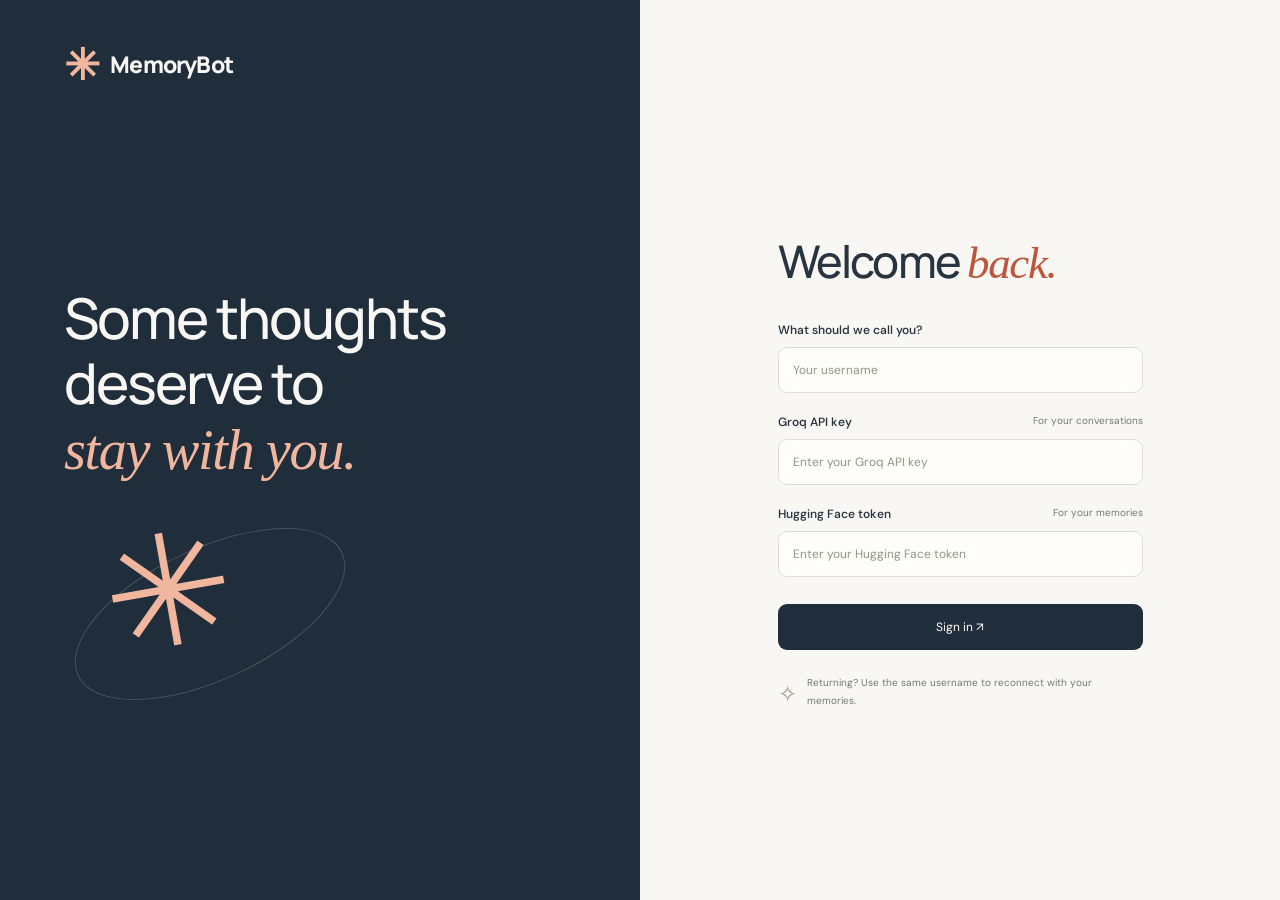
==== commit 6db01b7a: "ci: add tested multi-platform Docker delivery and manual merge gate" ====
--- a/Frontend/chat.html
+++ b/Frontend/chat.html
@@ -7,6 +7,7 @@
     <title>MemoryBot — A little space for your mind</title>
     <link rel="stylesheet" href="style.css" />
     <link rel="icon" href="data:image/svg+xml,%3Csvg xmlns='http://www.w3.org/2000/svg' viewBox='0 0 100 100'%3E%3Crect width='100' height='100' rx='28' fill='%23de775b'/%3E%3Ctext x='18' y='77' font-size='80' fill='white'%3E✳%3C/text%3E%3C/svg%3E" />
+    <script src="api-config.js"></script>
     <script src="marked.min.js"></script>
     <script src="markdown.js"></script>
 </head>
@@ -49,6 +50,7 @@
         <section><h3 id="memory-conversation-heading">Conversation</h3><div id="memory-detail-conversation"></div></section>
     </dialog>
     <script>
+        const API_BASE = window.MEMORYBOT_API_BASE ?? "";
         let currentUsername = null;
         let isSending = false;
         let popupTrigger = null;
@@ -101,7 +103,7 @@
             const controller = new AbortController();
             const timeout = setTimeout(() => controller.abort(), 10000);
             try {
-                const res = await fetch(`http://127.0.0.1:8000/memories?username=${encodeURIComponent(username)}`, {
+                const res = await fetch(`${API_BASE}/memories?username=${encodeURIComponent(username)}`, {
                     cache: "no-store",
                     signal: controller.signal
                 });
@@ -259,7 +261,7 @@
             if (!memoryToDelete) return;
 
             try {
-                const res = await fetch(`http://127.0.0.1:8000/delete_memory`, {
+                const res = await fetch(`${API_BASE}/delete_memory`, {
                     method : "DELETE",
                     headers: { "Content-Type": "application/json" },
                     body   : JSON.stringify({
@@ -316,7 +318,7 @@
             try {
                 document.getElementById("typing").classList.remove("hidden");
 
-                const res = await fetch("http://127.0.0.1:8000/chat", {
+                const res = await fetch(`${API_BASE}/chat`, {
                     method: "POST",
                     headers: { "Content-Type": "application/json" },
                     body: JSON.stringify({
@@ -400,7 +402,7 @@
 
         async function logout() {
         try {
-            const res = await fetch("http://127.0.0.1:8000/logout", {
+            const res = await fetch(`${API_BASE}/logout`, {
                 method: "POST",
                 headers: {
                     "Content-Type": "application/json"
